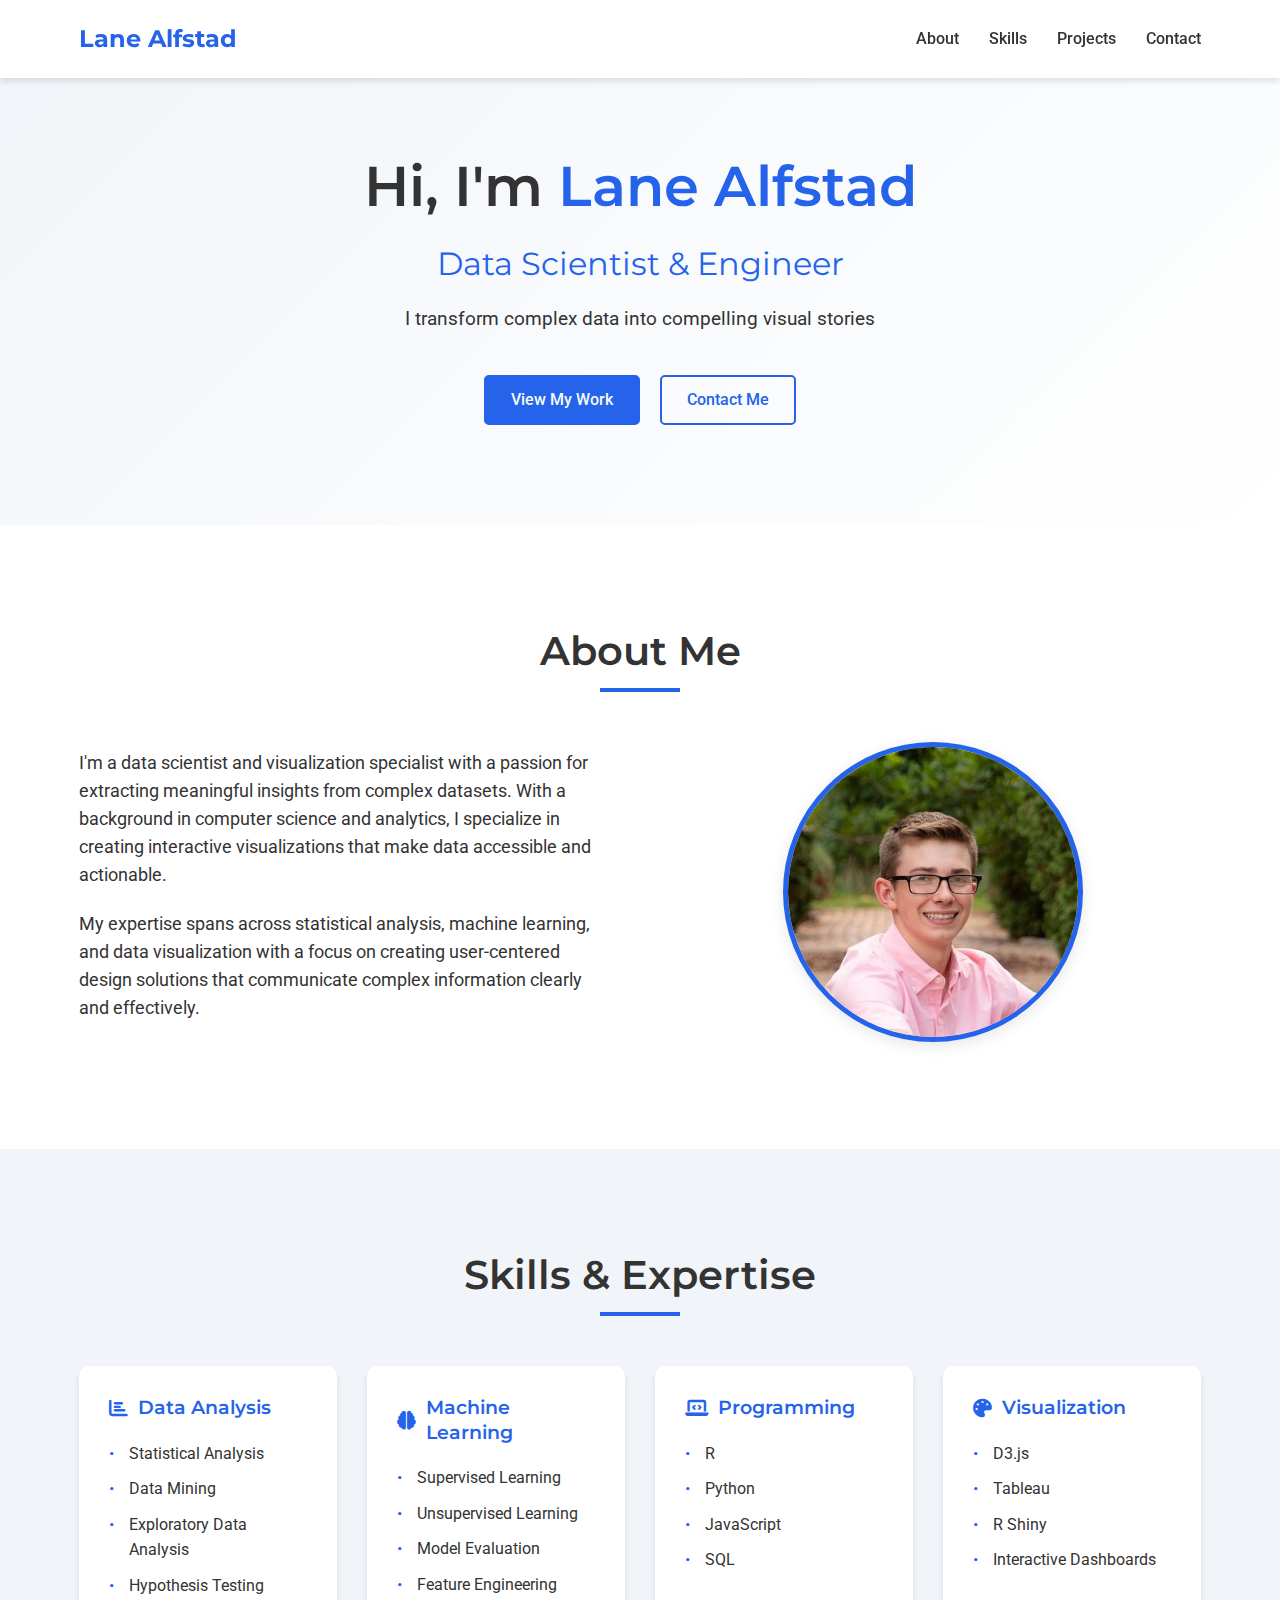
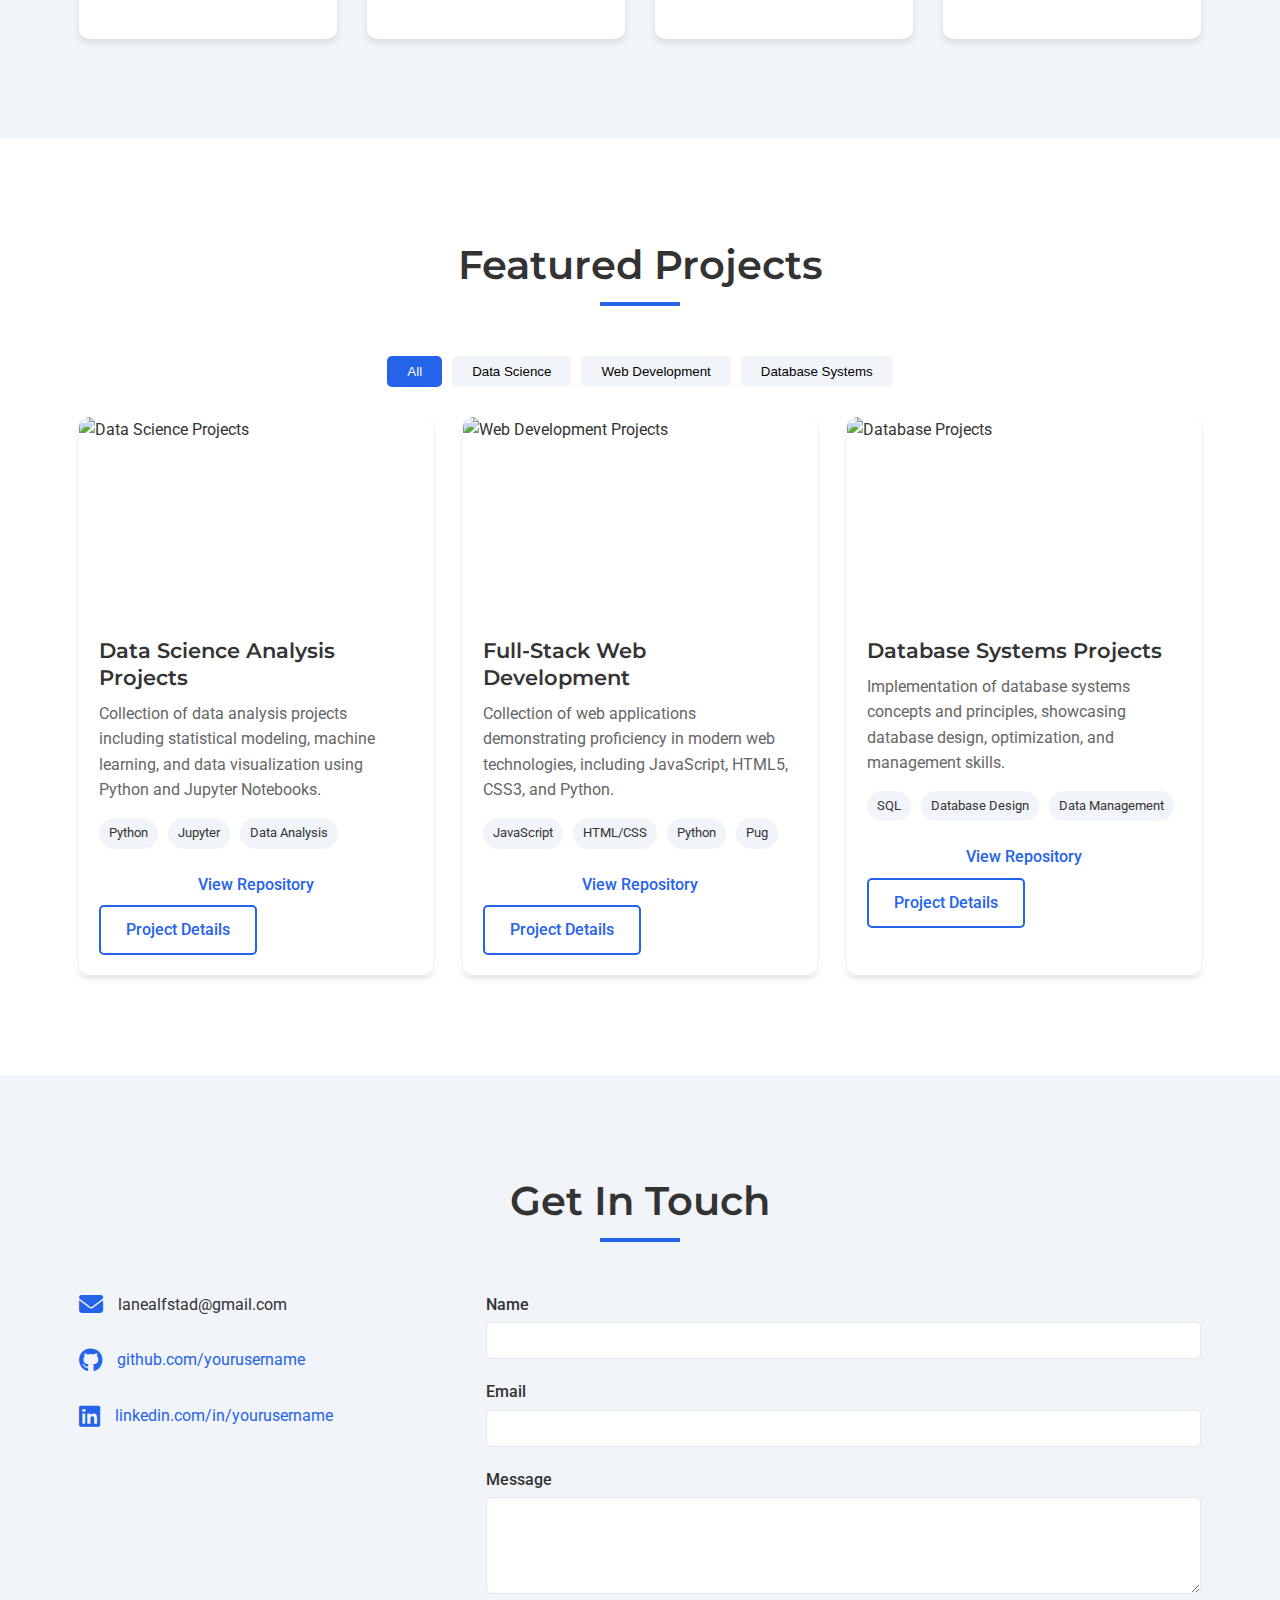
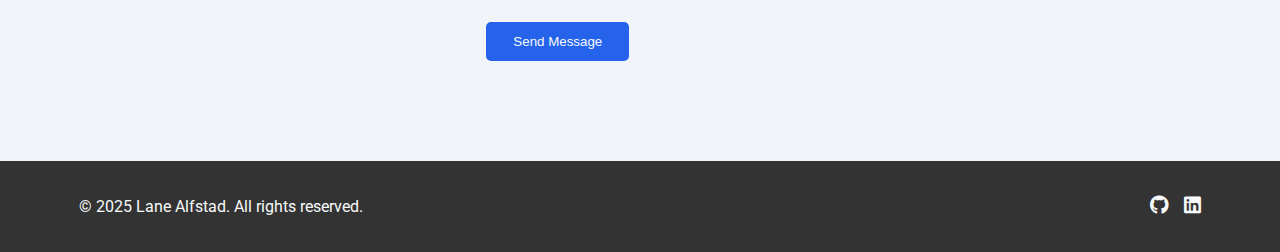
==== index.html @ bad144bc "updated to my info" ====
<!DOCTYPE html>
<html lang="en">
<head>
    <meta charset="UTF-8">
    <meta name="viewport" content="width=device-width, initial-scale=1.0">
    <title>Lane Alfstad's Portfolio</title>
    <link rel="stylesheet" href="css/styles.css">
    <link rel="stylesheet" href="https://cdnjs.cloudflare.com/ajax/libs/font-awesome/6.4.0/css/all.min.css">
    <link href="https://fonts.googleapis.com/css2?family=Roboto:wght@300;400;500;700&family=Montserrat:wght@400;500;600;700&display=swap" rel="stylesheet">
</head>
<body>
    <header>
        <div class="container">
        <nav>
                <div class="logo">Lane Alfstad</div>
                <ul class="nav-links">
                <li><a href="#about">About</a></li>
                    <li><a href="#skills">Skills</a></li>
                <li><a href="#projects">Projects</a></li>
                <li><a href="#contact">Contact</a></li>
            </ul>
                <div class="hamburger">
                    <span></span>
                    <span></span>
                    <span></span>
                </div>
        </nav>
        </div>
    </header>

    <section id="hero">
        <div class="container">
            <div class="hero-content">
                <h1>Hi, I'm <span class="highlight">Lane Alfstad</span></h1>
                <h2>Data Scientist & Engineer</h2>
                <p>I transform complex data into compelling visual stories</p>
                <div class="cta-buttons">
                    <a href="#projects" class="btn primary-btn">View My Work</a>
                    <a href="#contact" class="btn secondary-btn">Contact Me</a>
                </div>
            </div>
        </div>
    </section>

    <section id="about">
        <div class="container">
            <h2 class="section-title">About Me</h2>
            <div class="about-content">
                <div class="about-text">
                    <p>I'm a data scientist and visualization specialist with a passion for extracting meaningful insights from complex datasets. With a background in computer science and analytics, I specialize in creating interactive visualizations that make data accessible and actionable.</p>
                    <p>My expertise spans across statistical analysis, machine learning, and data visualization with a focus on creating user-centered design solutions that communicate complex information clearly and effectively.</p>
                </div>
                <div class="about-image">
                    <!-- Replace placeholder with actual profile image -->
                    <img src="images/profile.jpg" alt="Lane Alfstad" class="profile-photo">
                </div>
            </div>
        </div>
    </section>

    <section id="skills">
        <div class="container">
            <h2 class="section-title">Skills & Expertise</h2>
            <div class="skills-grid">
                <div class="skill-category">
                    <h3><i class="fas fa-chart-bar"></i> Data Analysis</h3>
                    <ul>
                        <li>Statistical Analysis</li>
                        <li>Data Mining</li>
                        <li>Exploratory Data Analysis</li>
                        <li>Hypothesis Testing</li>
                    </ul>
                </div>
                <div class="skill-category">
                    <h3><i class="fas fa-brain"></i> Machine Learning</h3>
                    <ul>
                        <li>Supervised Learning</li>
                        <li>Unsupervised Learning</li>
                        <li>Model Evaluation</li>
                        <li>Feature Engineering</li>
                    </ul>
                </div>
                <div class="skill-category">
                    <h3><i class="fas fa-laptop-code"></i> Programming</h3>
                    <ul>
                        <li>R</li>
                        <li>Python</li>
                        <li>JavaScript</li>
                        <li>SQL</li>
                    </ul>
                </div>
                <div class="skill-category">
                    <h3><i class="fas fa-palette"></i> Visualization</h3>
                    <ul>
                        <li>D3.js</li>
                        <li>Tableau</li>
                        <li>R Shiny</li>
                        <li>Interactive Dashboards</li>
                    </ul>
                </div>
            </div>
        </div>
    </section>

    <section id="projects">
        <div class="container">
            <h2 class="section-title">Featured Projects</h2>
            <div class="project-filter">
                <button class="filter-btn active" data-filter="all">All</button>
                <button class="filter-btn" data-filter="data-science">Data Science</button>
                <button class="filter-btn" data-filter="web-dev">Web Development</button>
                <button class="filter-btn" data-filter="database">Database Systems</button>
            </div>
            <div class="project-grid">
                <!-- CSCI5523 Data Science Projects -->
                <div class="project-card" data-category="data-science">
                    <div class="project-img">
                        <img src="images/projects/data-science-1.jpg" alt="Data Science Projects">
                    </div>
                    <div class="project-content">
                        <h3>Data Science Analysis Projects</h3>
                        <p>Collection of data analysis projects including statistical modeling, machine learning, and data visualization using Python and Jupyter Notebooks.</p>
                        <div class="project-tags">
                            <span>Python</span>
                            <span>Jupyter</span>
                            <span>Data Analysis</span>
                        </div>
                        <div class="project-links">
                            <a href="https://github.com/lanealfstad/CSCI5523" class="btn project-btn" target="_blank">View Repository</a>
                            <a href="projects/data-science.html" class="btn secondary-btn">Project Details</a>
                        </div>
                    </div>
                </div>

                <!-- CSCI4131 Web Development -->
                <div class="project-card" data-category="web-dev">
                    <div class="project-img">
                        <img src="images/projects/web-dev-1.jpg" alt="Web Development Projects">
                    </div>
                    <div class="project-content">
                        <h3>Full-Stack Web Development</h3>
                        <p>Collection of web applications demonstrating proficiency in modern web technologies, including JavaScript, HTML5, CSS3, and Python.</p>
                        <div class="project-tags">
                            <span>JavaScript</span>
                            <span>HTML/CSS</span>
                            <span>Python</span>
                            <span>Pug</span>
                        </div>
                        <div class="project-links">
                            <a href="https://github.com/lanealfstad/CSCI4131" class="btn project-btn" target="_blank">View Repository</a>
                            <a href="projects/web-dev.html" class="btn secondary-btn">Project Details</a>
                        </div>
                    </div>
                </div>

                <!-- CSCI4707 Database Systems -->
                <div class="project-card" data-category="database">
                    <div class="project-img">
                        <img src="images/projects/database-1.jpg" alt="Database Projects">
                    </div>
                    <div class="project-content">
                        <h3>Database Systems Projects</h3>
                        <p>Implementation of database systems concepts and principles, showcasing database design, optimization, and management skills.</p>
                        <div class="project-tags">
                            <span>SQL</span>
                            <span>Database Design</span>
                            <span>Data Management</span>
                        </div>
                        <div class="project-links">
                            <a href="https://github.com/lanealfstad/CSCI4707" class="btn project-btn" target="_blank">View Repository</a>
                            <a href="projects/database.html" class="btn secondary-btn">Project Details</a>
                        </div>
                    </div>
                </div>
            </div>
        </div>
    </section>

    <section id="contact">
        <div class="container">
            <h2 class="section-title">Get In Touch</h2>
            <div class="contact-content">
                <div class="contact-info">
                    <div class="contact-item">
                        <i class="fas fa-envelope"></i>
                        <p>lanealfstad@gmail.com</p>
                    </div>
                    <div class="contact-item">
                        <i class="fab fa-github"></i>
                        <p><a href="https://github.com/lanealfstad" target="_blank">github.com/yourusername</a></p>
                    </div>
                    <div class="contact-item">
                        <i class="fab fa-linkedin"></i>
                        <p><a href="https://linkedin.com/in/lanealfstad" target="_blank">linkedin.com/in/yourusername</a></p>
                    </div>
                </div>
                <form id="contact-form">
                    <div class="form-group">
                        <label for="name">Name</label>
                        <input type="text" id="name" name="name" required>
                    </div>
                    <div class="form-group">
                        <label for="email">Email</label>
                        <input type="email" id="email" name="email" required>
                    </div>
                    <div class="form-group">
                        <label for="message">Message</label>
                        <textarea id="message" name="message" rows="5" required></textarea>
                    </div>
                    <button type="submit" class="btn primary-btn">Send Message</button>
                </form>
            </div>
        </div>
    </section>

    <footer>
        <div class="container">
            <p>&copy; 2025 Lane Alfstad. All rights reserved.</p>
            <div class="social-links">
                <a href="https://github.com/lanealfstad" target="_blank"><i class="fab fa-github"></i></a>
                <a href="https://linkedin.com/in/lanealfstad" target="_blank"><i class="fab fa-linkedin"></i></a>
            </div>
        </div>
    </footer>

    <script src="js/main.js"></script>
</body>
</html>
---- css/styles.css ----
/* Base Styles */
:root {
    --primary-color: #2563eb;
    --secondary-color: #1e40af;
    --accent-color: #3b82f6;
    --text-color: #333;
    --light-text: #f8fafc;
    --background: #ffffff;
    --light-background: #f1f5f9;
    --border-color: #e2e8f0;
    --shadow: 0 4px 6px rgba(0, 0, 0, 0.1);
    --transition: all 0.3s ease;
}

* {
    margin: 0;
    padding: 0;
    box-sizing: border-box;
}

body {
    font-family: 'Roboto', sans-serif;
    line-height: 1.6;
    color: var(--text-color);
    background-color: var(--background);
}

.container {
    width: 90%;
    max-width: 1200px;
    margin: 0 auto;
    padding: 0 15px;
}

h1, h2, h3, h4, h5, h6 {
    font-family: 'Montserrat', sans-serif;
    font-weight: 600;
    line-height: 1.3;
}

a {
    text-decoration: none;
    color: var(--primary-color);
    transition: var(--transition);
}

a:hover {
    color: var(--secondary-color);
}

.btn {
    display: inline-block;
    padding: 10px 25px;
    border-radius: 5px;
    font-weight: 500;
    cursor: pointer;
    transition: var(--transition);
    text-align: center;
}

.primary-btn {
    background-color: var(--primary-color);
    color: var(--light-text);
    border: 2px solid var(--primary-color);
}

.primary-btn:hover {
    background-color: var(--secondary-color);
    border-color: var(--secondary-color);
    color: var(--light-text);
}

.secondary-btn {
    background-color: transparent;
    color: var(--primary-color);
    border: 2px solid var(--primary-color);
}

.secondary-btn:hover {
    background-color: var(--primary-color);
    color: var(--light-text);
}

.section-title {
    text-align: center;
    margin-bottom: 50px;
    font-size: 2.5rem;
    position: relative;
    padding-bottom: 15px;
}

.section-title::after {
    content: '';
    position: absolute;
    bottom: 0;
    left: 50%;
    transform: translateX(-50%);
    width: 80px;
    height: 4px;
    background-color: var(--primary-color);
}

/* Header & Navigation */
header {
    background-color: var(--background);
    box-shadow: var(--shadow);
    position: fixed;
    width: 100%;
    top: 0;
    z-index: 1000;
}

nav {
    display: flex;
    justify-content: space-between;
    align-items: center;
    padding: 20px 0;
}

.logo {
    font-size: 1.5rem;
    font-weight: 700;
    font-family: 'Montserrat', sans-serif;
    color: var(--primary-color);
}

.nav-links {
    display: flex;
    list-style: none;
}

.nav-links li {
    margin-left: 30px;
}

.nav-links a {
    color: var(--text-color);
    font-weight: 500;
    transition: var(--transition);
}

.nav-links a:hover {
    color: var(--primary-color);
}

.hamburger {
    display: none;
    cursor: pointer;
}

.hamburger span {
    display: block;
    width: 25px;
    height: 3px;
    background-color: var(--text-color);
    margin: 5px 0;
    transition: var(--transition);
}

/* Hero Section */
#hero {
    padding: 150px 0 100px;
    background: linear-gradient(135deg, var(--light-background), var(--background));
}

.hero-content {
    text-align: center;
    max-width: 800px;
    margin: 0 auto;
}

.hero-content h1 {
    font-size: 3.5rem;
    margin-bottom: 20px;
}

.hero-content h2 {
    font-size: 2rem;
    font-weight: 400;
    margin-bottom: 20px;
    color: var(--primary-color);
}

.hero-content p {
    font-size: 1.2rem;
    margin-bottom: 40px;
}

.highlight {
    color: var(--primary-color);
}

.cta-buttons {
    display: flex;
    justify-content: center;
    gap: 20px;
}

/* About Section */
#about {
    padding: 100px 0;
    background-color: var(--background);
}

.about-content {
    display: flex;
    align-items: center;
    gap: 50px;
}

.about-text {
    flex: 1;
}

.about-text p {
    margin-bottom: 20px;
    font-size: 1.1rem;
}

.about-image {
    flex: 1;
    text-align: center;
}

.profile-photo {
    width: 300px;
    height: 300px;
    border-radius: 50%;
    object-fit: cover;
    border: 5px solid var(--primary-color);
    box-shadow: 0 4px 15px rgba(0, 0, 0, 0.1);
    transition: transform 0.3s ease, box-shadow 0.3s ease;
}

.profile-photo:hover {
    transform: scale(1.02);
    box-shadow: 0 6px 20px rgba(0, 0, 0, 0.15);
}

/* Skills Section */
#skills {
    padding: 100px 0;
    background-color: var(--light-background);
}

.skills-grid {
    display: grid;
    grid-template-columns: repeat(auto-fit, minmax(250px, 1fr));
    gap: 30px;
}

.skill-category {
    background-color: var(--background);
    padding: 30px;
    border-radius: 10px;
    box-shadow: var(--shadow);
    transition: var(--transition);
}

.skill-category:hover {
    transform: translateY(-5px);
    box-shadow: 0 8px 15px rgba(0, 0, 0, 0.1);
}

.skill-category h3 {
    margin-bottom: 20px;
    display: flex;
    align-items: center;
    gap: 10px;
    color: var(--primary-color);
}

.skill-category ul {
    list-style: none;
}

.skill-category li {
    margin-bottom: 10px;
    position: relative;
    padding-left: 20px;
}

.skill-category li::before {
    content: '•';
    position: absolute;
    left: 0;
    color: var(--primary-color);
}

/* Projects Section */
#projects {
    padding: 100px 0;
    background-color: var(--background);
}

.project-filter {
    display: flex;
    justify-content: center;
    flex-wrap: wrap;
    margin-bottom: 30px;
    gap: 10px;
}

.filter-btn {
    padding: 8px 20px;
    background-color: var(--light-background);
    border: none;
    border-radius: 5px;
    cursor: pointer;
    transition: var(--transition);
}

.filter-btn:hover, .filter-btn.active {
    background-color: var(--primary-color);
    color: var(--light-text);
}

.project-grid {
    display: grid;
    grid-template-columns: repeat(auto-fill, minmax(350px, 1fr));
    gap: 30px;
}

.project-card {
    background-color: var(--background);
    border-radius: 10px;
    overflow: hidden;
    box-shadow: var(--shadow);
    transition: var(--transition);
}

.project-card:hover {
    transform: translateY(-5px);
    box-shadow: 0 8px 15px rgba(0, 0, 0, 0.1);
}

.project-img {
    height: 200px;
    overflow: hidden;
}

.project-img img {
    width: 100%;
    height: 100%;
    object-fit: cover;
    transition: var(--transition);
}

.project-card:hover .project-img img {
    transform: scale(1.05);
}

.project-content {
    padding: 20px;
}

.project-content h3 {
    margin-bottom: 10px;
    font-size: 1.3rem;
}

.project-content p {
    margin-bottom: 15px;
    color: #666;
}

.project-tags {
    display: flex;
    flex-wrap: wrap;
    gap: 10px;
    margin-bottom: 15px;
}

.project-tags span {
    background-color: var(--light-background);
    padding: 5px 10px;
    border-radius: 20px;
    font-size: 0.8rem;
}

.project-btn {
    width: 100%;
    text-align: center;
    padding: 8px;
}

/* Contact Section */
#contact {
    padding: 100px 0;
    background-color: var(--light-background);
}

.contact-content {
    display: grid;
    grid-template-columns: 1fr 2fr;
    gap: 50px;
}

.contact-info {
    display: flex;
    flex-direction: column;
    gap: 30px;
}

.contact-item {
    display: flex;
    align-items: center;
    gap: 15px;
}

.contact-item i {
    font-size: 1.5rem;
    color: var(--primary-color);
}

.form-group {
    margin-bottom: 20px;
}

.form-group label {
    display: block;
    margin-bottom: 5px;
    font-weight: 500;
}

.form-group input, .form-group textarea {
    width: 100%;
    padding: 10px;
    border: 1px solid var(--border-color);
    border-radius: 5px;
    transition: var(--transition);
}

.form-group input:focus, .form-group textarea:focus {
    outline: none;
    border-color: var(--primary-color);
}

/* Footer */
footer {
    background-color: var(--text-color);
    padding: 30px 0;
    color: var(--light-text);
}

footer .container {
    display: flex;
    justify-content: space-between;
    align-items: center;
}

.social-links {
    display: flex;
    gap: 15px;
}

.social-links a {
    color: var(--light-text);
    font-size: 1.2rem;
    transition: var(--transition);
}

.social-links a:hover {
    color: var(--primary-color);
}

/* Media Queries */
@media (max-width: 992px) {
    .about-content {
        flex-direction: column;
    }
    
    .contact-content {
        grid-template-columns: 1fr;
    }
}

@media (max-width: 768px) {
    .hamburger {
        display: block;
    }
    
    .nav-links {
        position: fixed;
        top: 70px;
        left: -100%;
        background-color: var(--background);
        width: 100%;
        flex-direction: column;
        align-items: center;
        padding: 30px 0;
        box-shadow: 0 5px 10px rgba(0, 0, 0, 0.1);
        transition: var(--transition);
    }
    
    .nav-links.active {
        left: 0;
    }
    
    .nav-links li {
        margin: 15px 0;
    }
    
    .hero-content h1 {
        font-size: 2.5rem;
    }
    
    .hero-content h2 {
        font-size: 1.5rem;
    }
    
    .cta-buttons {
        flex-direction: column;
        gap: 15px;
    }
    
    .project-grid {
        grid-template-columns: 1fr;
    }
    
    footer .container {
        flex-direction: column;
        gap: 20px;
        text-align: center;
    }
    
    .profile-photo {
        width: 250px;
        height: 250px;
    }
}

@media (max-width: 480px) {
    .profile-photo {
        width: 200px;
        height: 200px;
    }
}
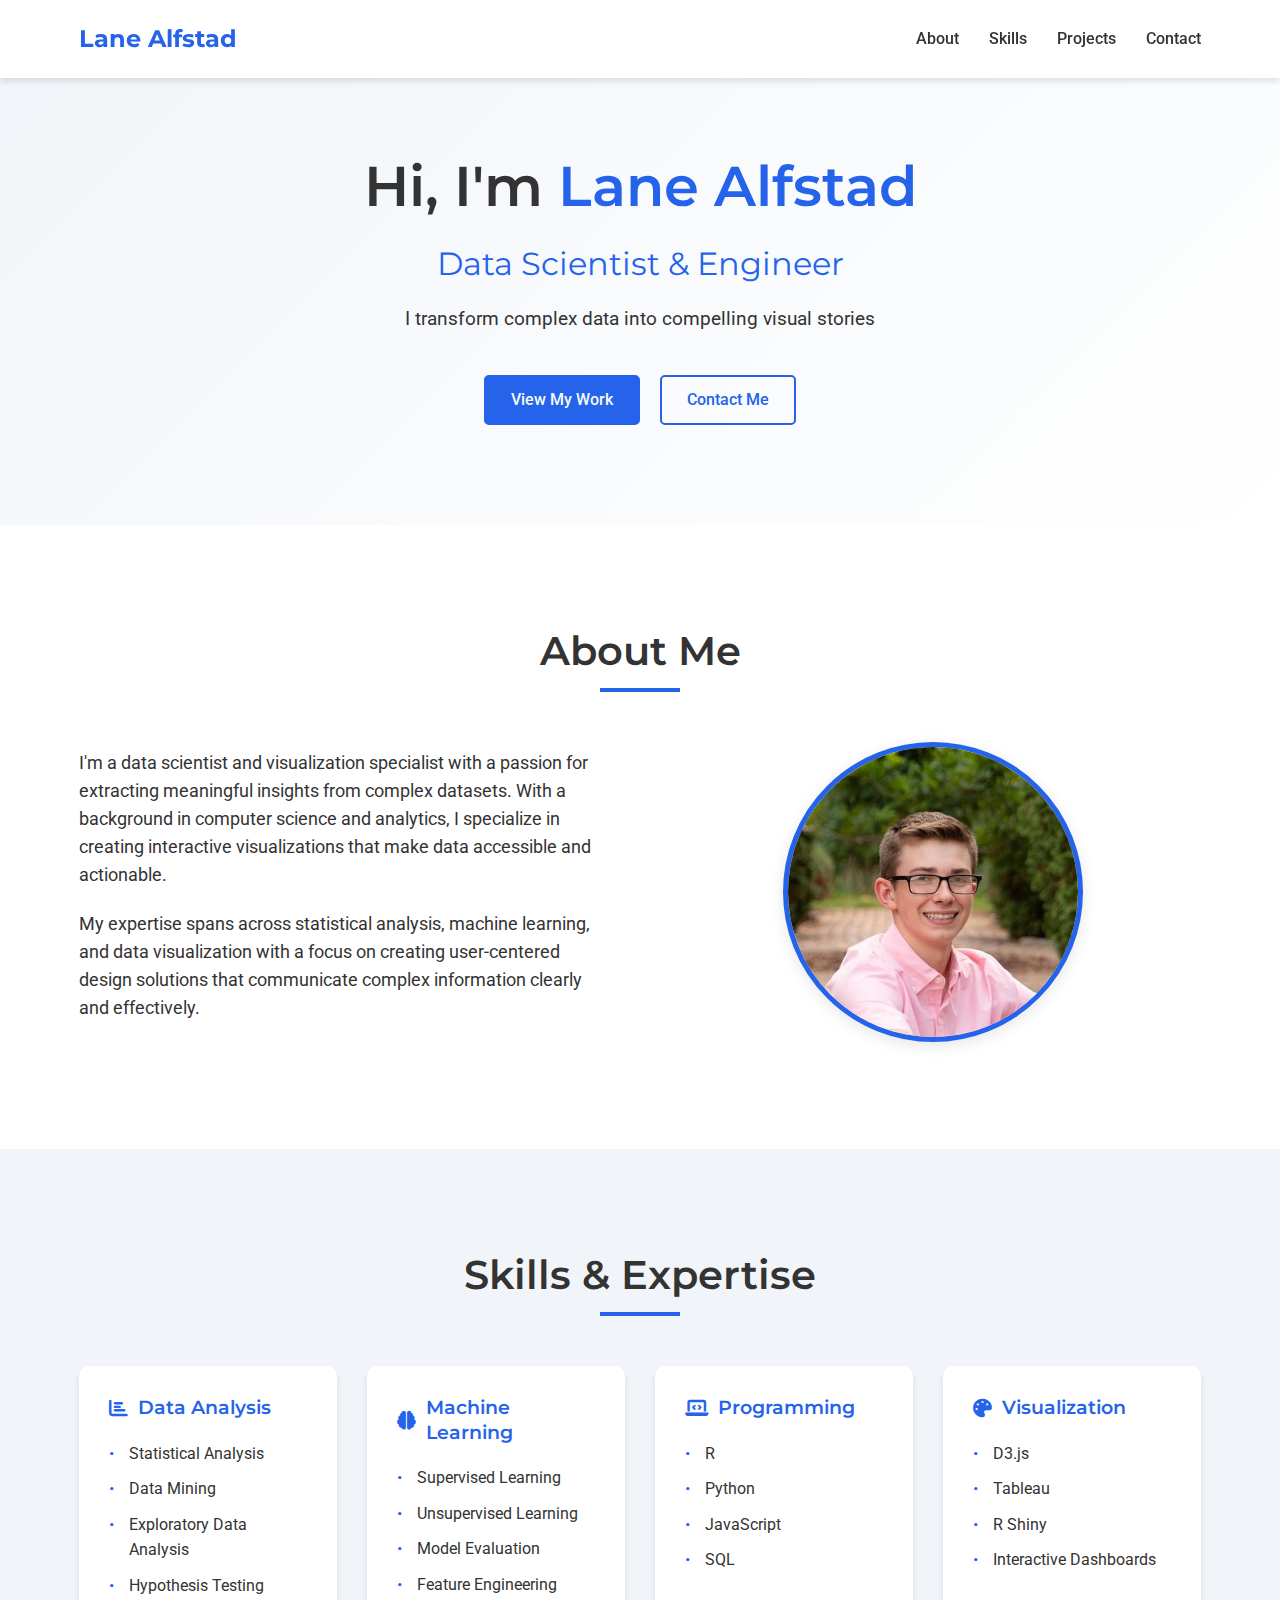
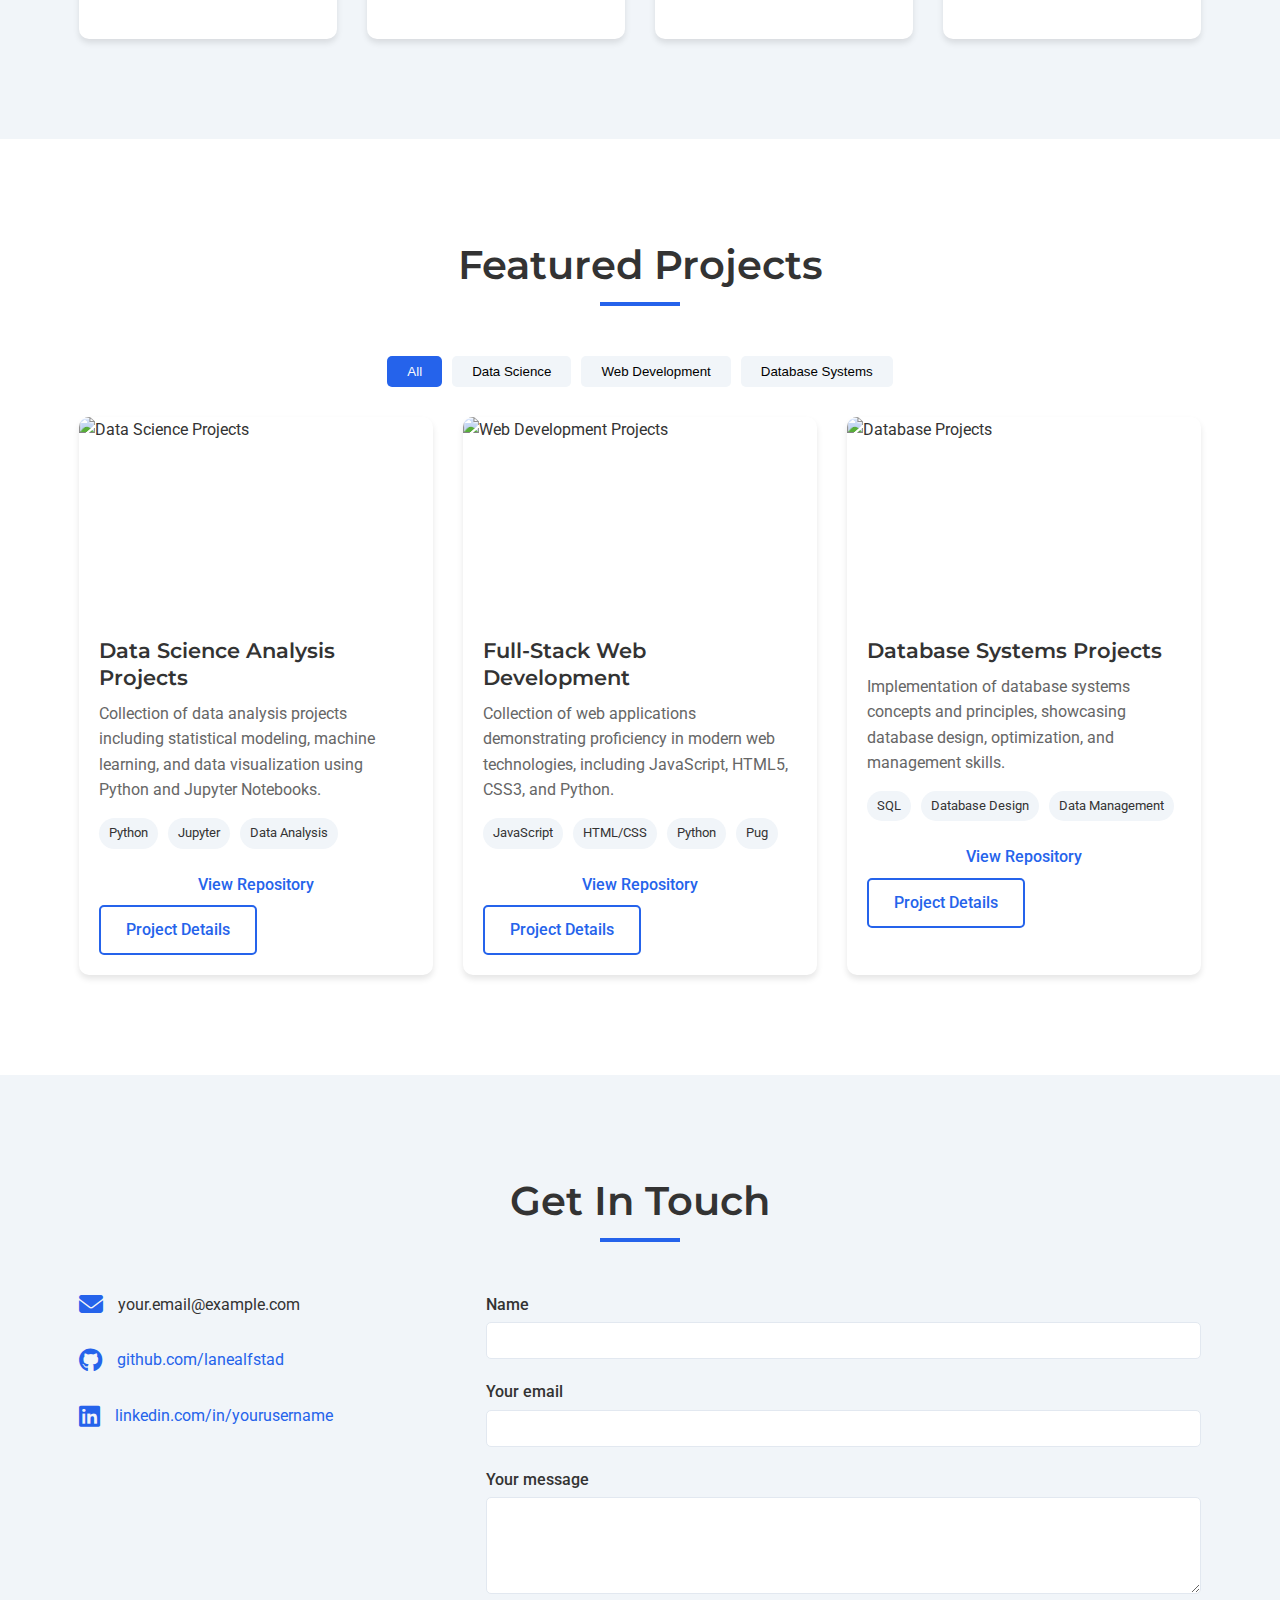
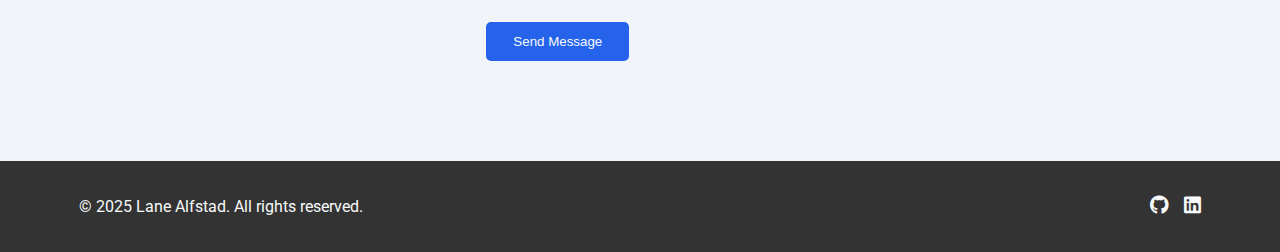
==== commit 68556581: "added form" ====
--- a/index.html
+++ b/index.html
@@ -183,28 +183,28 @@
                 <div class="contact-info">
                     <div class="contact-item">
                         <i class="fas fa-envelope"></i>
-                        <p>lanealfstad@gmail.com</p>
+                        <p>your.email@example.com</p>
                     </div>
                     <div class="contact-item">
                         <i class="fab fa-github"></i>
-                        <p><a href="https://github.com/lanealfstad" target="_blank">github.com/yourusername</a></p>
+                        <p><a href="https://github.com/lanealfstad" target="_blank">github.com/lanealfstad</a></p>
                     </div>
                     <div class="contact-item">
                         <i class="fab fa-linkedin"></i>
-                        <p><a href="https://linkedin.com/in/lanealfstad" target="_blank">linkedin.com/in/yourusername</a></p>
-                    </div>
-                </div>
-                <form id="contact-form">
+                        <p><a href="https://linkedin.com/in/yourusername" target="_blank">linkedin.com/in/yourusername</a></p>
+                    </div>
+                </div>
+                <form id="contact-form" action="https://formspree.io/f/xvgzeyla" method="POST">
                     <div class="form-group">
                         <label for="name">Name</label>
                         <input type="text" id="name" name="name" required>
                     </div>
                     <div class="form-group">
-                        <label for="email">Email</label>
+                        <label for="email">Your email</label>
                         <input type="email" id="email" name="email" required>
                     </div>
                     <div class="form-group">
-                        <label for="message">Message</label>
+                        <label for="message">Your message</label>
                         <textarea id="message" name="message" rows="5" required></textarea>
                     </div>
                     <button type="submit" class="btn primary-btn">Send Message</button>
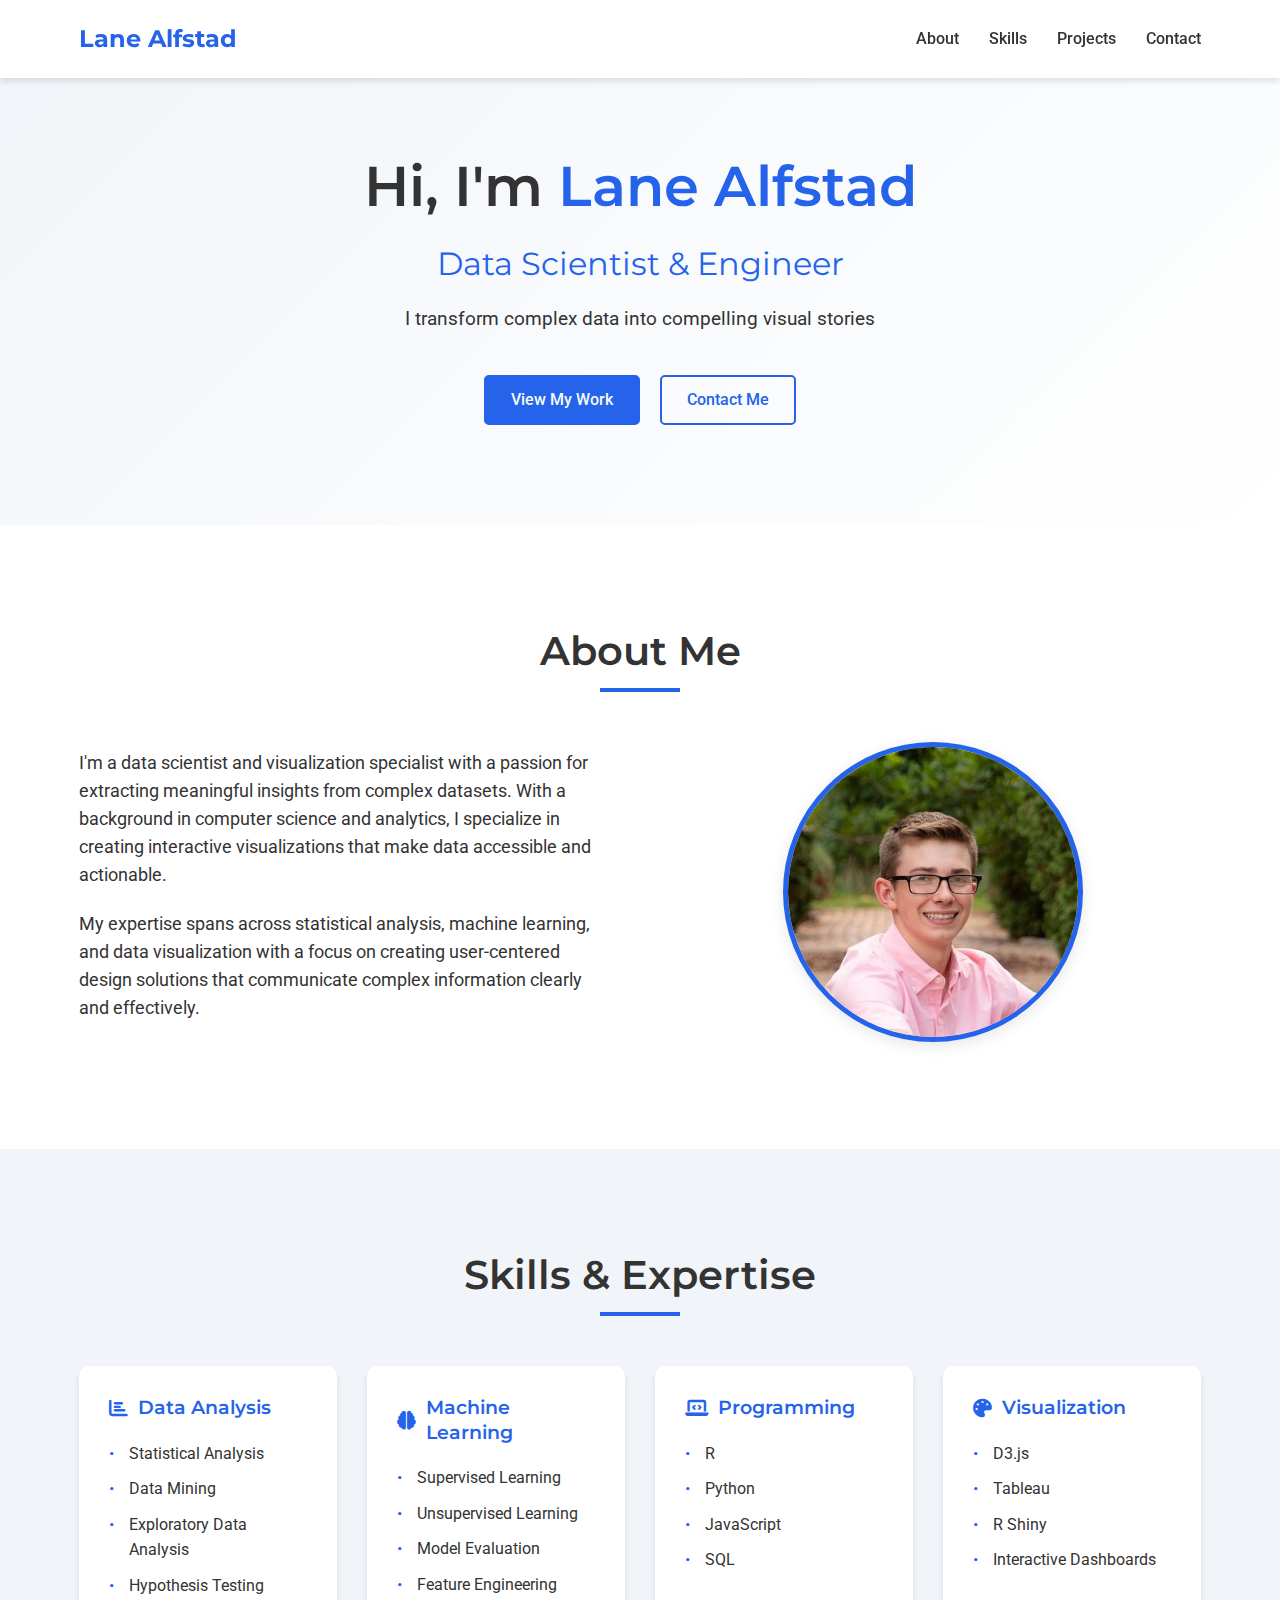
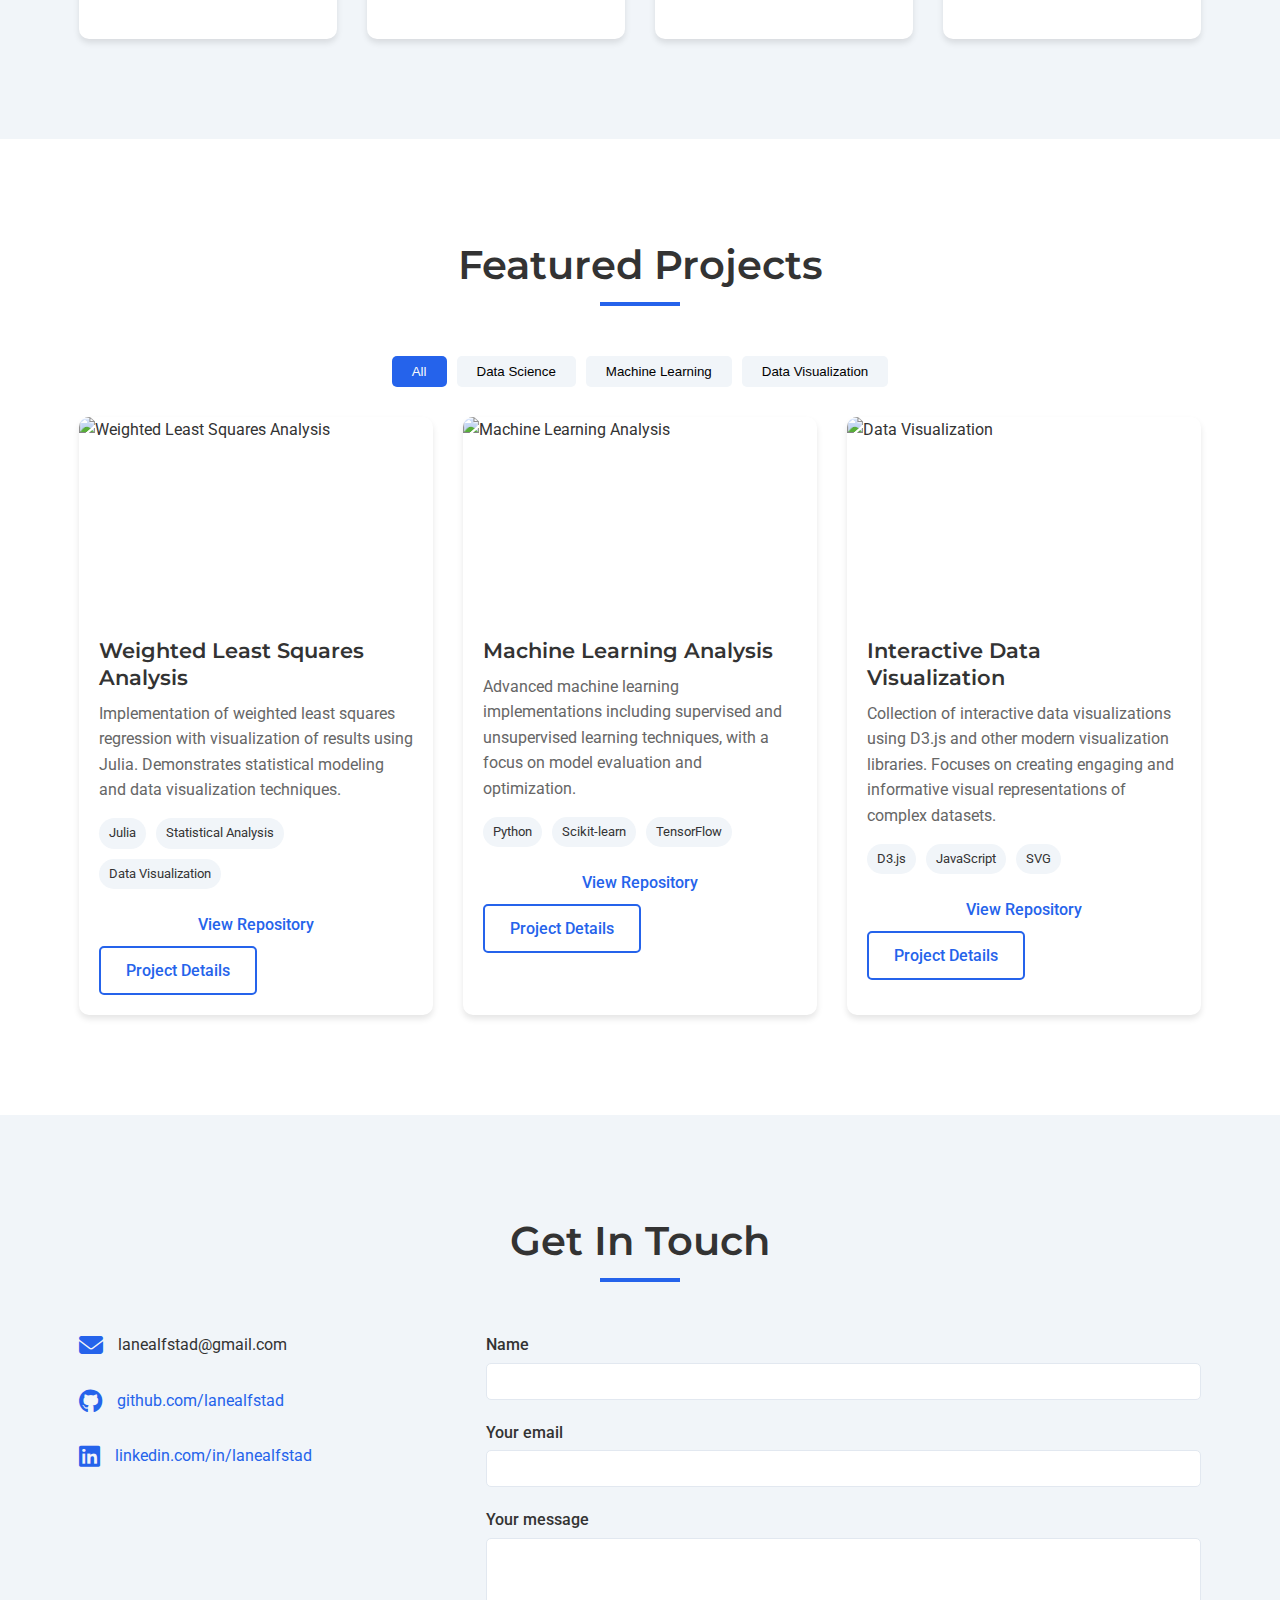
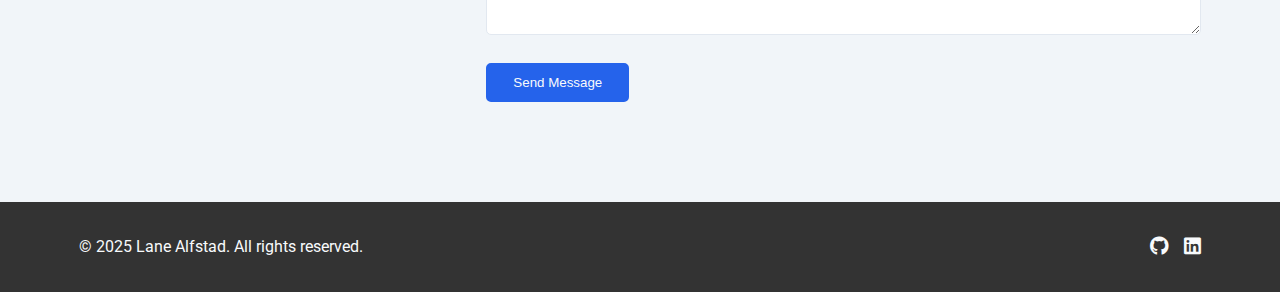
==== commit 3baa5793: "made projects better" ====
--- a/index.html
+++ b/index.html
@@ -108,67 +108,66 @@
             <div class="project-filter">
                 <button class="filter-btn active" data-filter="all">All</button>
                 <button class="filter-btn" data-filter="data-science">Data Science</button>
-                <button class="filter-btn" data-filter="web-dev">Web Development</button>
-                <button class="filter-btn" data-filter="database">Database Systems</button>
+                <button class="filter-btn" data-filter="machine-learning">Machine Learning</button>
+                <button class="filter-btn" data-filter="visualization">Data Visualization</button>
             </div>
             <div class="project-grid">
-                <!-- CSCI5523 Data Science Projects -->
+                <!-- Weighted Least Squares Project -->
                 <div class="project-card" data-category="data-science">
                     <div class="project-img">
-                        <img src="images/projects/data-science-1.jpg" alt="Data Science Projects">
+                        <img src="images/projects/weighted-least-squares.jpg" alt="Weighted Least Squares Analysis">
                     </div>
                     <div class="project-content">
-                        <h3>Data Science Analysis Projects</h3>
-                        <p>Collection of data analysis projects including statistical modeling, machine learning, and data visualization using Python and Jupyter Notebooks.</p>
+                        <h3>Weighted Least Squares Analysis</h3>
+                        <p>Implementation of weighted least squares regression with visualization of results using Julia. Demonstrates statistical modeling and data visualization techniques.</p>
+                        <div class="project-tags">
+                            <span>Julia</span>
+                            <span>Statistical Analysis</span>
+                            <span>Data Visualization</span>
+                        </div>
+                        <div class="project-links">
+                            <a href="https://github.com/lanealfstad/IE3013" class="btn project-btn" target="_blank">View Repository</a>
+                            <a href="projects/weighted-least-squares.html" class="btn secondary-btn">Project Details</a>
+                        </div>
+                    </div>
+                </div>
+
+                <!-- Machine Learning Project -->
+                <div class="project-card" data-category="machine-learning">
+                    <div class="project-img">
+                        <img src="images/projects/machine-learning.jpg" alt="Machine Learning Analysis">
+                    </div>
+                    <div class="project-content">
+                        <h3>Machine Learning Analysis</h3>
+                        <p>Advanced machine learning implementations including supervised and unsupervised learning techniques, with a focus on model evaluation and optimization.</p>
                         <div class="project-tags">
                             <span>Python</span>
-                            <span>Jupyter</span>
-                            <span>Data Analysis</span>
+                            <span>Scikit-learn</span>
+                            <span>TensorFlow</span>
                         </div>
                         <div class="project-links">
-                            <a href="https://github.com/lanealfstad/CSCI5523" class="btn project-btn" target="_blank">View Repository</a>
-                            <a href="projects/data-science.html" class="btn secondary-btn">Project Details</a>
-                        </div>
-                    </div>
-                </div>
-
-                <!-- CSCI4131 Web Development -->
-                <div class="project-card" data-category="web-dev">
+                            <a href="https://github.com/lanealfstad/machine-learning" class="btn project-btn" target="_blank">View Repository</a>
+                            <a href="projects/machine-learning.html" class="btn secondary-btn">Project Details</a>
+                        </div>
+                    </div>
+                </div>
+
+                <!-- Data Visualization Project -->
+                <div class="project-card" data-category="visualization">
                     <div class="project-img">
-                        <img src="images/projects/web-dev-1.jpg" alt="Web Development Projects">
+                        <img src="images/projects/data-viz.jpg" alt="Data Visualization">
                     </div>
                     <div class="project-content">
-                        <h3>Full-Stack Web Development</h3>
-                        <p>Collection of web applications demonstrating proficiency in modern web technologies, including JavaScript, HTML5, CSS3, and Python.</p>
+                        <h3>Interactive Data Visualization</h3>
+                        <p>Collection of interactive data visualizations using D3.js and other modern visualization libraries. Focuses on creating engaging and informative visual representations of complex datasets.</p>
                         <div class="project-tags">
+                            <span>D3.js</span>
                             <span>JavaScript</span>
-                            <span>HTML/CSS</span>
-                            <span>Python</span>
-                            <span>Pug</span>
+                            <span>SVG</span>
                         </div>
                         <div class="project-links">
-                            <a href="https://github.com/lanealfstad/CSCI4131" class="btn project-btn" target="_blank">View Repository</a>
-                            <a href="projects/web-dev.html" class="btn secondary-btn">Project Details</a>
-                        </div>
-                    </div>
-                </div>
-
-                <!-- CSCI4707 Database Systems -->
-                <div class="project-card" data-category="database">
-                    <div class="project-img">
-                        <img src="images/projects/database-1.jpg" alt="Database Projects">
-                    </div>
-                    <div class="project-content">
-                        <h3>Database Systems Projects</h3>
-                        <p>Implementation of database systems concepts and principles, showcasing database design, optimization, and management skills.</p>
-                        <div class="project-tags">
-                            <span>SQL</span>
-                            <span>Database Design</span>
-                            <span>Data Management</span>
-                        </div>
-                        <div class="project-links">
-                            <a href="https://github.com/lanealfstad/CSCI4707" class="btn project-btn" target="_blank">View Repository</a>
-                            <a href="projects/database.html" class="btn secondary-btn">Project Details</a>
+                            <a href="https://github.com/lanealfstad/data-visualization" class="btn project-btn" target="_blank">View Repository</a>
+                            <a href="projects/data-visualization.html" class="btn secondary-btn">Project Details</a>
                         </div>
                     </div>
                 </div>
@@ -183,7 +182,7 @@
                 <div class="contact-info">
                     <div class="contact-item">
                         <i class="fas fa-envelope"></i>
-                        <p>your.email@example.com</p>
+                        <p>lanealfstad@gmail.com</p>
                     </div>
                     <div class="contact-item">
                         <i class="fab fa-github"></i>
@@ -191,7 +190,7 @@
                     </div>
                     <div class="contact-item">
                         <i class="fab fa-linkedin"></i>
-                        <p><a href="https://linkedin.com/in/yourusername" target="_blank">linkedin.com/in/yourusername</a></p>
+                        <p><a href="https://linkedin.com/in/lanealfstad" target="_blank">linkedin.com/in/lanealfstad</a></p>
                     </div>
                 </div>
                 <form id="contact-form" action="https://formspree.io/f/xvgzeyla" method="POST">
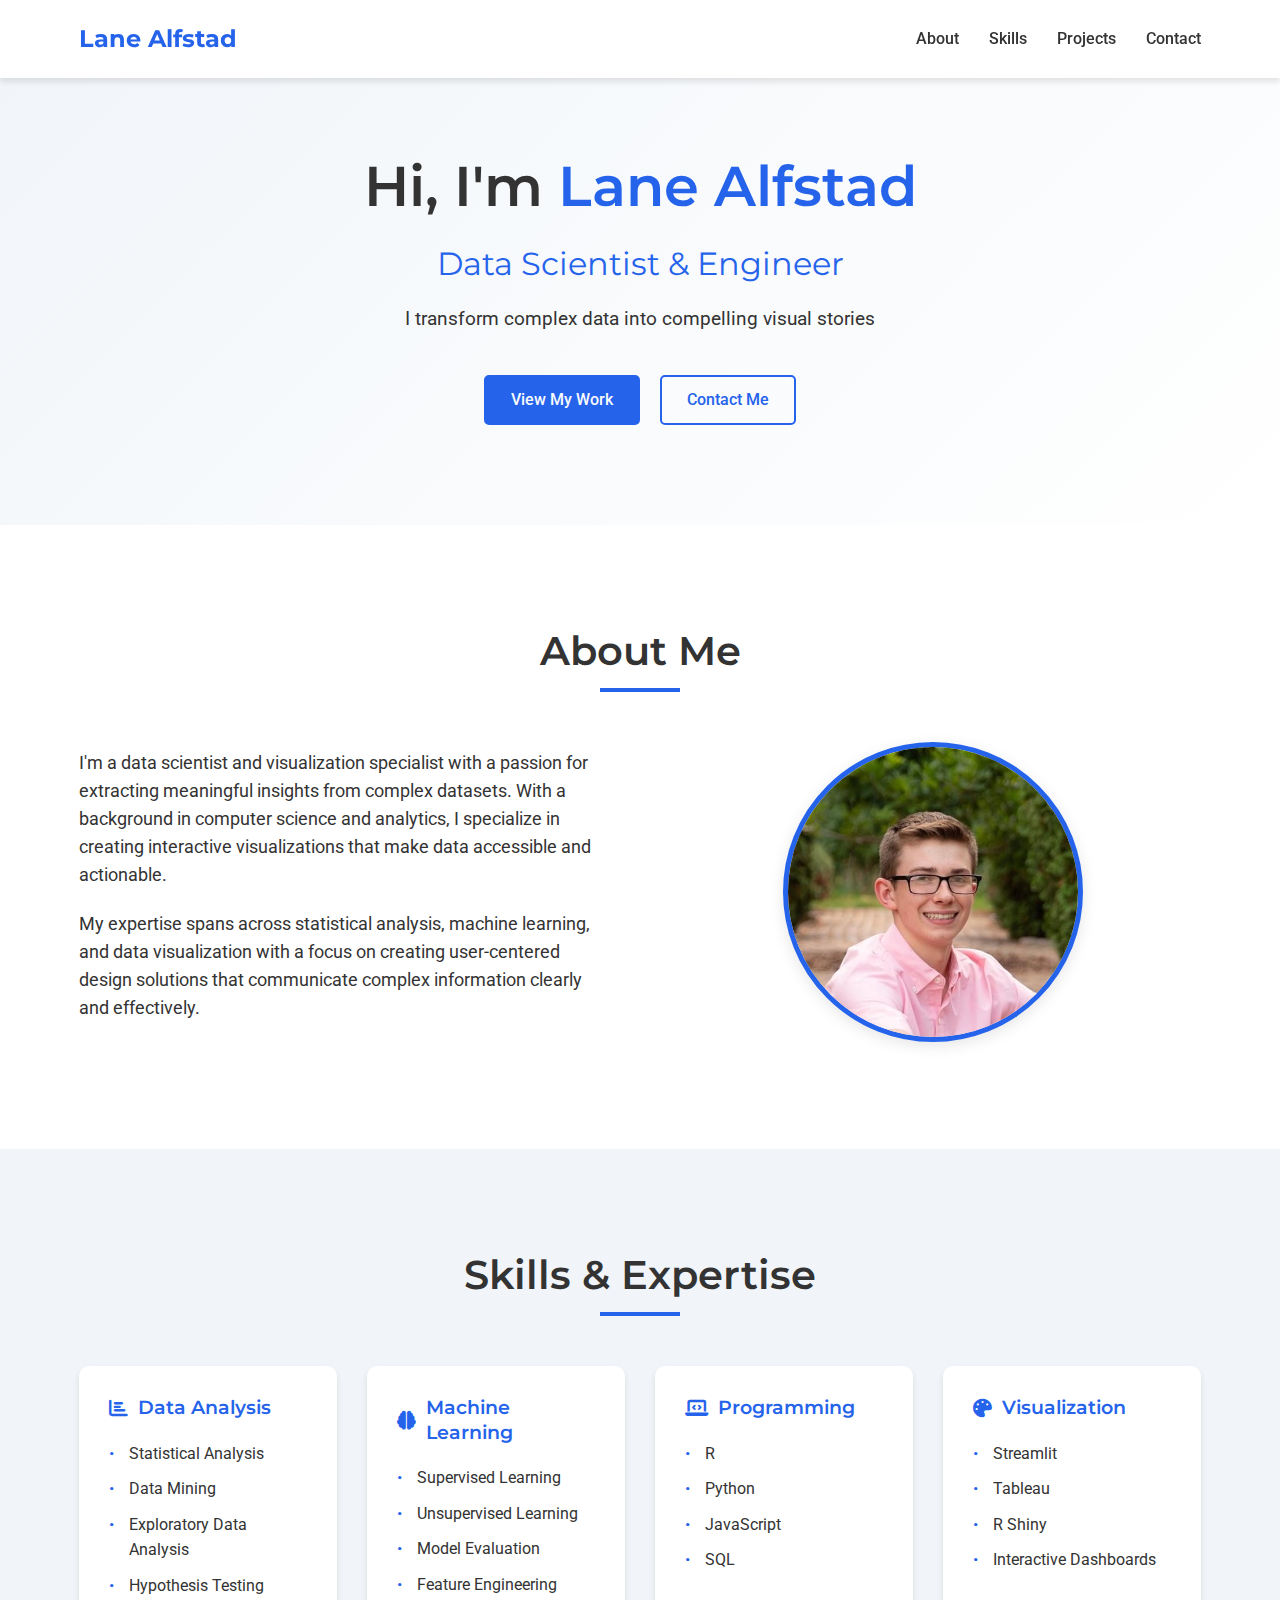
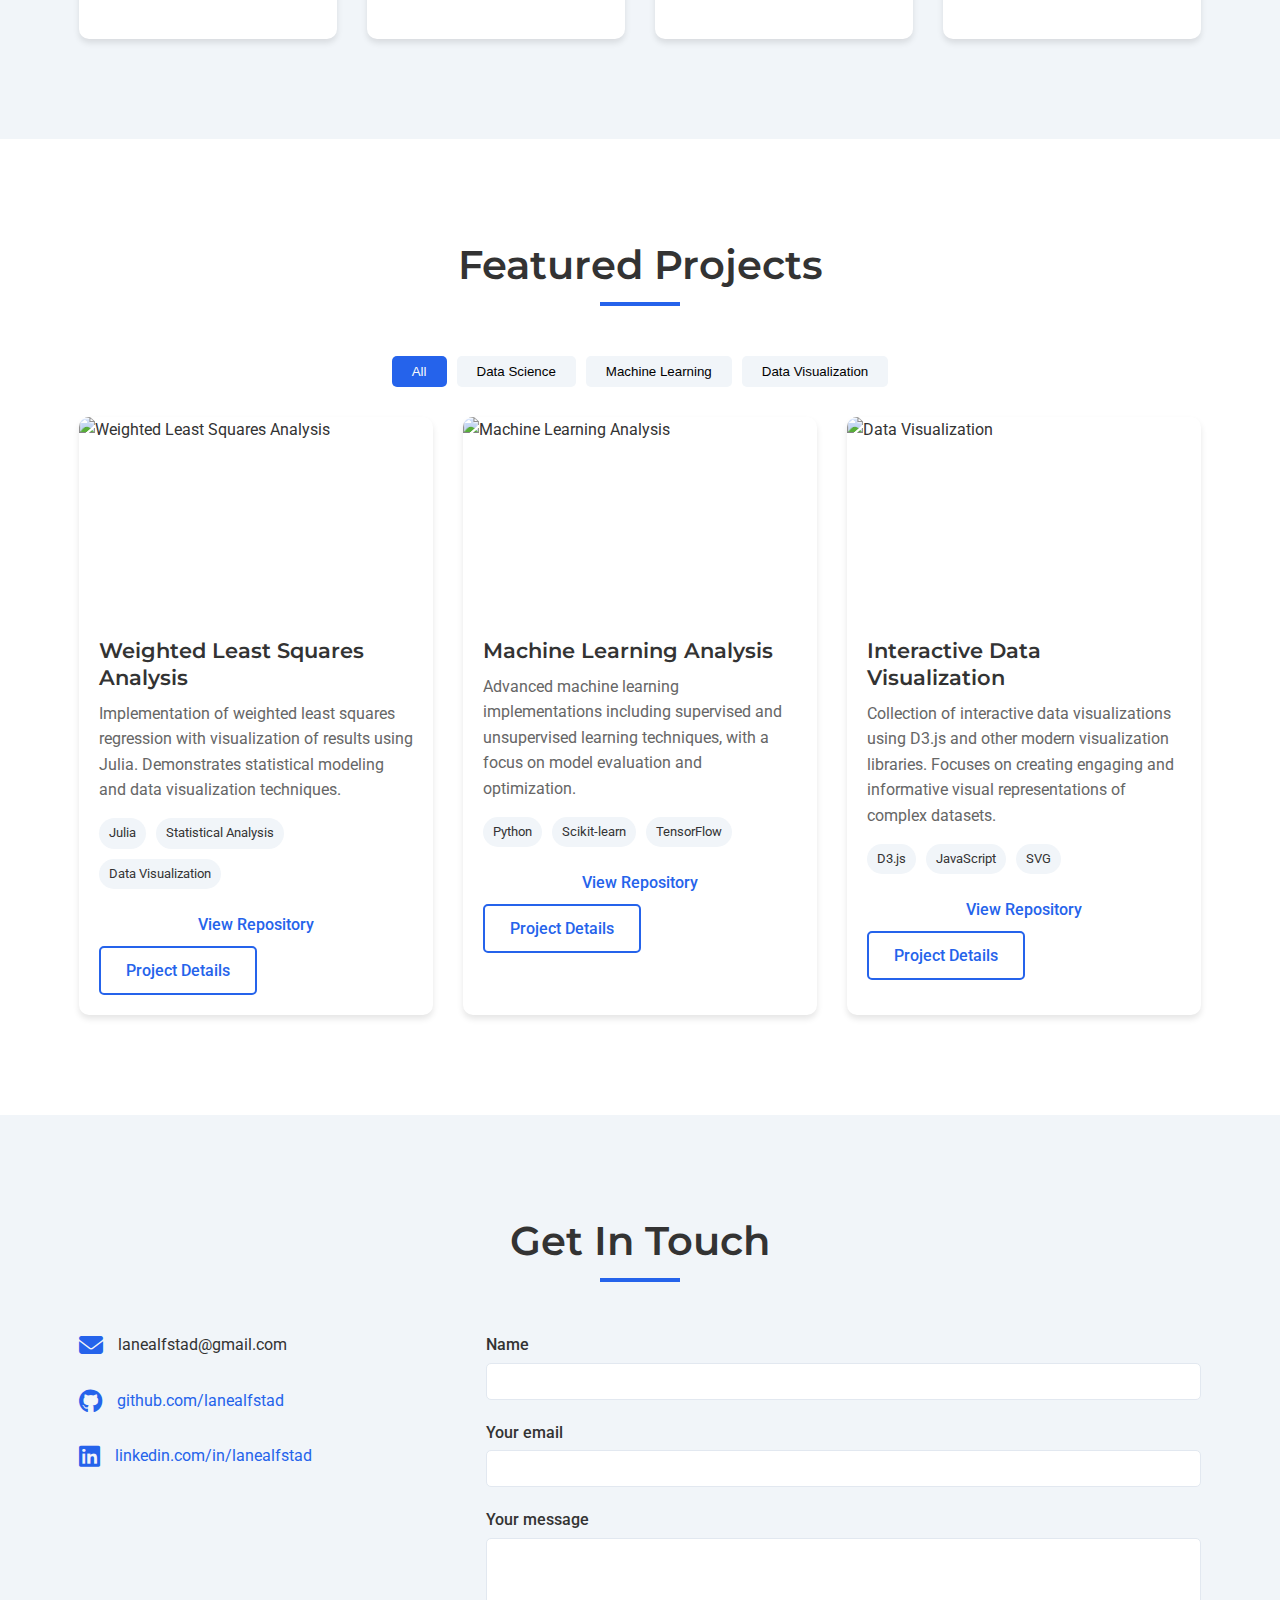
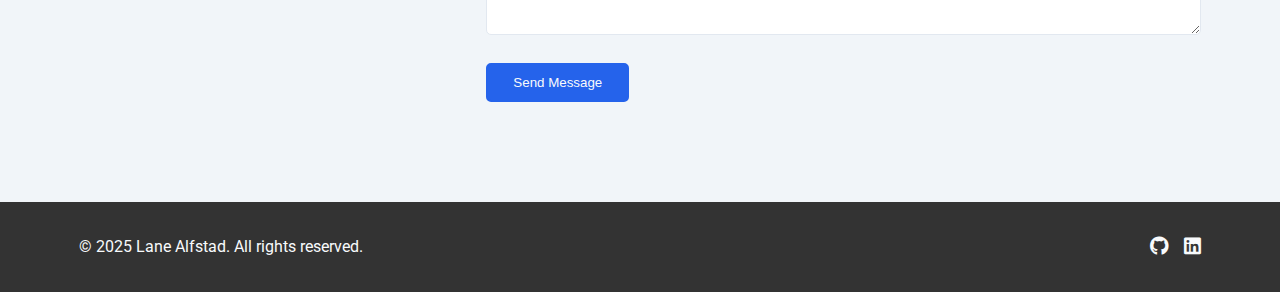
==== commit 1424c444: "added submodules" ====
--- a/index.html
+++ b/index.html
@@ -92,7 +92,7 @@
                 <div class="skill-category">
                     <h3><i class="fas fa-palette"></i> Visualization</h3>
                     <ul>
-                        <li>D3.js</li>
+                        <li>Streamlit</li>
                         <li>Tableau</li>
                         <li>R Shiny</li>
                         <li>Interactive Dashboards</li>
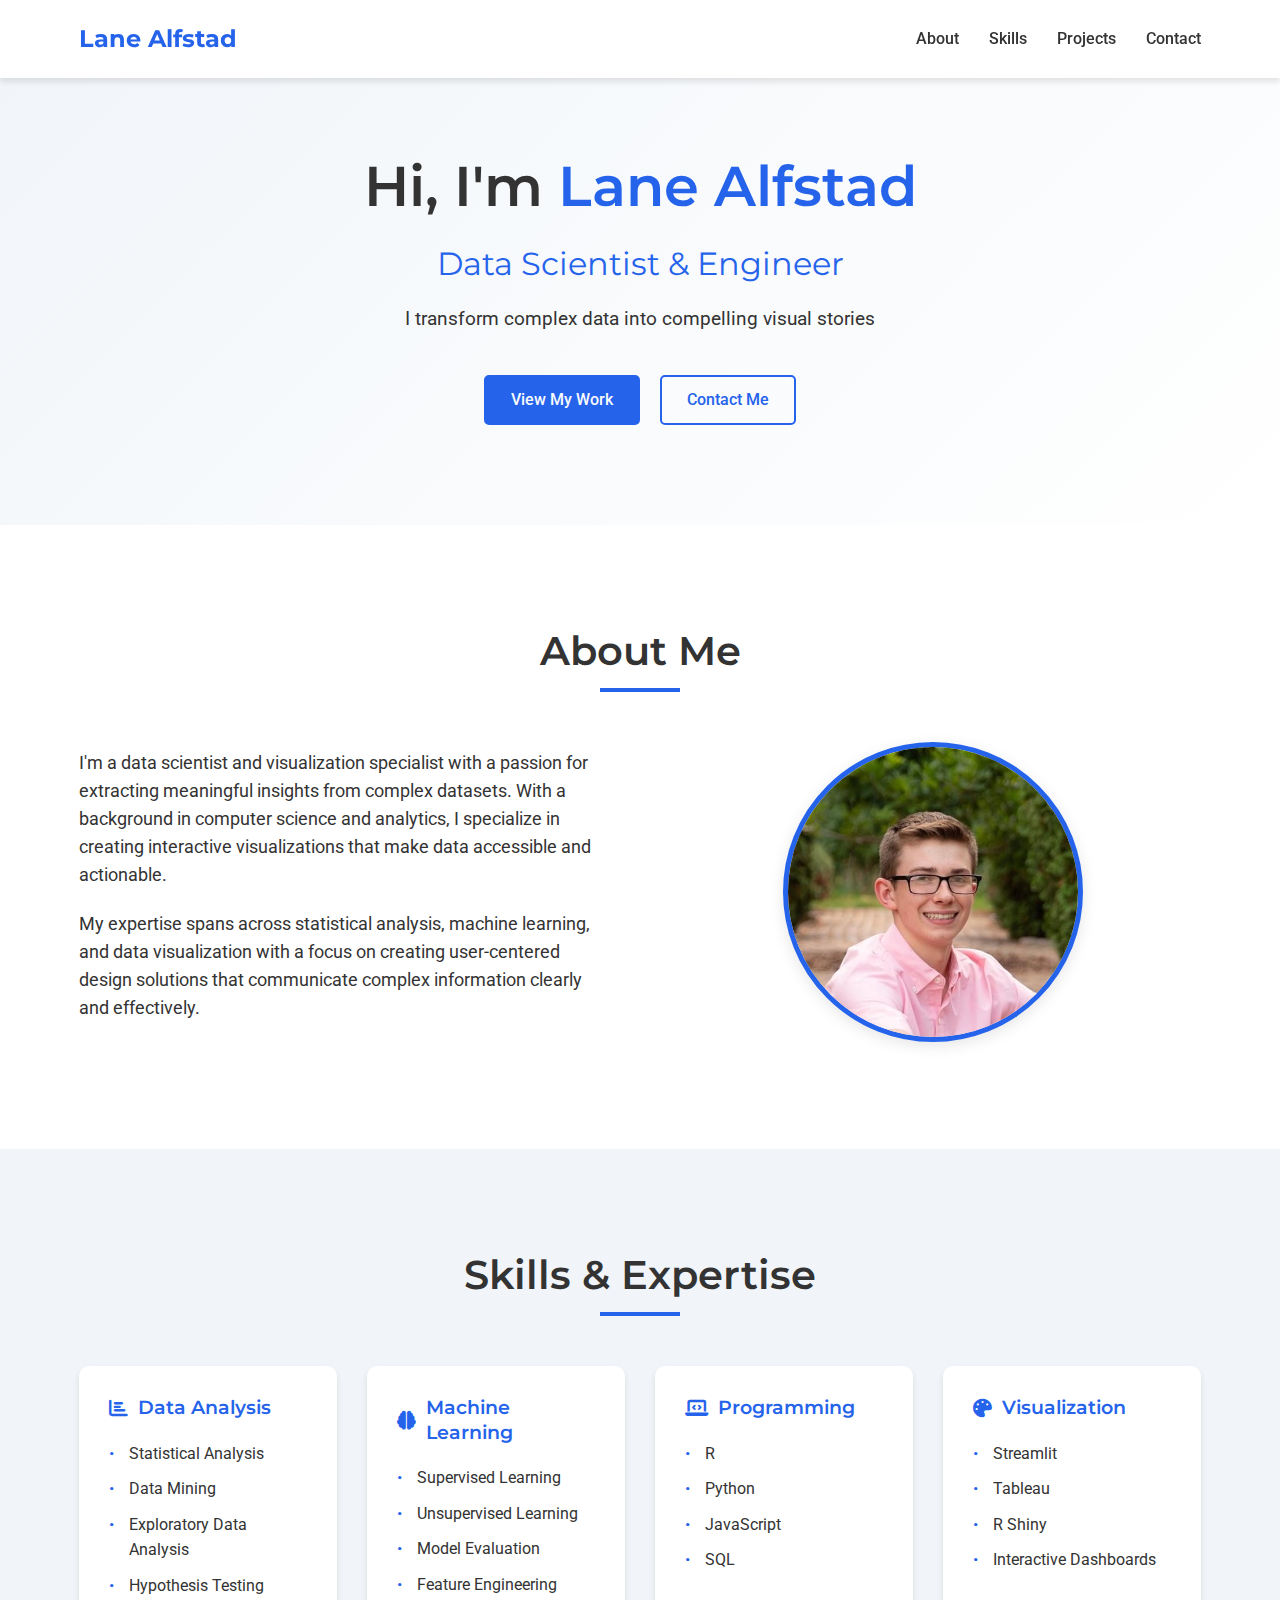
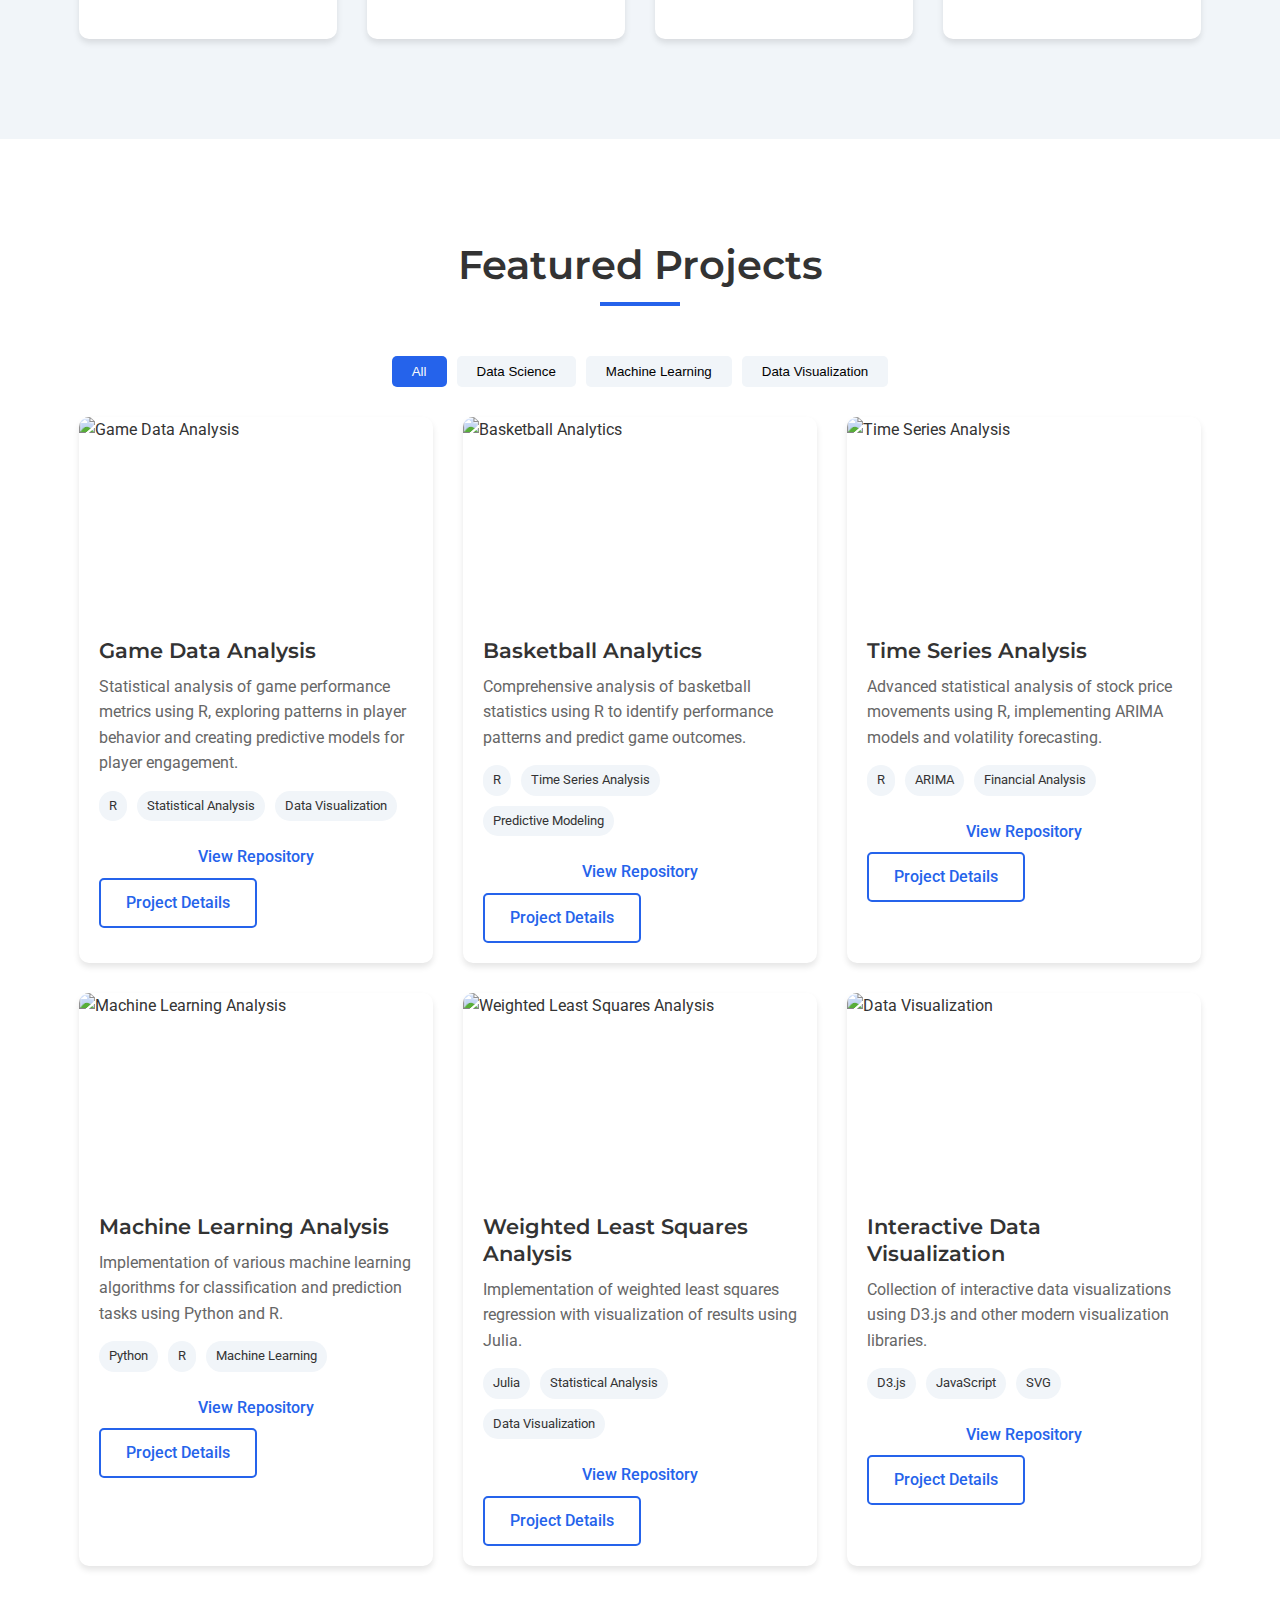
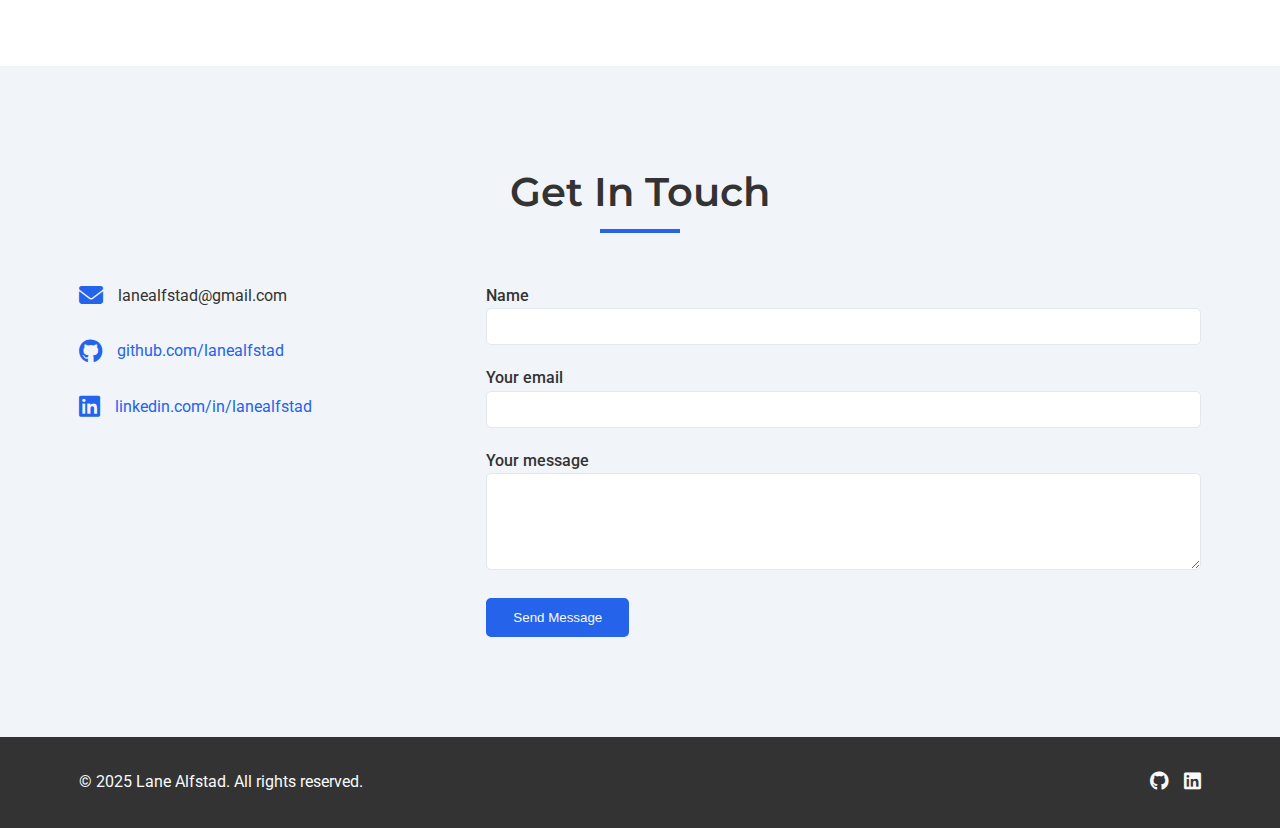
==== commit e4ac2112: "fixed form" ====
--- a/index.html
+++ b/index.html
@@ -112,6 +112,86 @@
                 <button class="filter-btn" data-filter="visualization">Data Visualization</button>
             </div>
             <div class="project-grid">
+                <!-- Game Data Analysis Project -->
+                <div class="project-card" data-category="data-science">
+                    <div class="project-img">
+                        <img src="images/projects/game-analysis.jpg" alt="Game Data Analysis">
+                    </div>
+                    <div class="project-content">
+                        <h3>Game Data Analysis</h3>
+                        <p>Statistical analysis of game performance metrics using R, exploring patterns in player behavior and creating predictive models for player engagement.</p>
+                        <div class="project-tags">
+                            <span>R</span>
+                            <span>Statistical Analysis</span>
+                            <span>Data Visualization</span>
+                        </div>
+                        <div class="project-links">
+                            <a href="https://github.com/lanealfstad/STAT4051/FinalProject" class="btn project-btn" target="_blank">View Repository</a>
+                            <a href="projects/game-data-analysis.html" class="btn secondary-btn">Project Details</a>
+                        </div>
+                    </div>
+                </div>
+
+                <!-- Basketball Analytics Project -->
+                <div class="project-card" data-category="data-science">
+                    <div class="project-img">
+                        <img src="images/projects/basketball-analytics.jpg" alt="Basketball Analytics">
+                    </div>
+                    <div class="project-content">
+                        <h3>Basketball Analytics</h3>
+                        <p>Comprehensive analysis of basketball statistics using R to identify performance patterns and predict game outcomes.</p>
+                        <div class="project-tags">
+                            <span>R</span>
+                            <span>Time Series Analysis</span>
+                            <span>Predictive Modeling</span>
+                        </div>
+                        <div class="project-links">
+                            <a href="https://github.com/lanealfstad/IE5533/Final Project" class="btn project-btn" target="_blank">View Repository</a>
+                            <a href="projects/basketball-analytics.html" class="btn secondary-btn">Project Details</a>
+                        </div>
+                    </div>
+                </div>
+
+                <!-- Time Series Analysis Project -->
+                <div class="project-card" data-category="data-science">
+                    <div class="project-img">
+                        <img src="images/projects/time-series.jpg" alt="Time Series Analysis">
+                    </div>
+                    <div class="project-content">
+                        <h3>Time Series Analysis</h3>
+                        <p>Advanced statistical analysis of stock price movements using R, implementing ARIMA models and volatility forecasting.</p>
+                        <div class="project-tags">
+                            <span>R</span>
+                            <span>ARIMA</span>
+                            <span>Financial Analysis</span>
+                        </div>
+                        <div class="project-links">
+                            <a href="https://github.com/lanealfstad/STAT4051/HW5" class="btn project-btn" target="_blank">View Repository</a>
+                            <a href="projects/stat4051.html" class="btn secondary-btn">Project Details</a>
+                        </div>
+                    </div>
+                </div>
+
+                <!-- Machine Learning Project -->
+                <div class="project-card" data-category="machine-learning">
+                    <div class="project-img">
+                        <img src="images/projects/machine-learning.jpg" alt="Machine Learning Analysis">
+                    </div>
+                    <div class="project-content">
+                        <h3>Machine Learning Analysis</h3>
+                        <p>Implementation of various machine learning algorithms for classification and prediction tasks using Python and R.</p>
+                        <div class="project-tags">
+                            <span>Python</span>
+                            <span>R</span>
+                            <span>Machine Learning</span>
+                        </div>
+                        <div class="project-links">
+                            <a href="https://github.com/lanealfstad/CSCI5523/final_project" class="btn project-btn" target="_blank">View Repository</a>
+                            <a href="projects/machine-learning.html" class="btn secondary-btn">Project Details</a>
+                        </div>
+                    </div>
+                </div>
+
                 <!-- Weighted Least Squares Project -->
                 <div class="project-card" data-category="data-science">
                     <div class="project-img">
@@ -119,7 +199,7 @@
                     </div>
                     <div class="project-content">
                         <h3>Weighted Least Squares Analysis</h3>
-                        <p>Implementation of weighted least squares regression with visualization of results using Julia. Demonstrates statistical modeling and data visualization techniques.</p>
+                        <p>Implementation of weighted least squares regression with visualization of results using Julia.</p>
                         <div class="project-tags">
                             <span>Julia</span>
                             <span>Statistical Analysis</span>
@@ -132,26 +212,6 @@
                     </div>
                 </div>
 
-                <!-- Machine Learning Project -->
-                <div class="project-card" data-category="machine-learning">
-                    <div class="project-img">
-                        <img src="images/projects/machine-learning.jpg" alt="Machine Learning Analysis">
-                    </div>
-                    <div class="project-content">
-                        <h3>Machine Learning Analysis</h3>
-                        <p>Advanced machine learning implementations including supervised and unsupervised learning techniques, with a focus on model evaluation and optimization.</p>
-                        <div class="project-tags">
-                            <span>Python</span>
-                            <span>Scikit-learn</span>
-                            <span>TensorFlow</span>
-                        </div>
-                        <div class="project-links">
-                            <a href="https://github.com/lanealfstad/machine-learning" class="btn project-btn" target="_blank">View Repository</a>
-                            <a href="projects/machine-learning.html" class="btn secondary-btn">Project Details</a>
-                        </div>
-                    </div>
-                </div>
-
                 <!-- Data Visualization Project -->
                 <div class="project-card" data-category="visualization">
                     <div class="project-img">
@@ -159,7 +219,7 @@
                     </div>
                     <div class="project-content">
                         <h3>Interactive Data Visualization</h3>
-                        <p>Collection of interactive data visualizations using D3.js and other modern visualization libraries. Focuses on creating engaging and informative visual representations of complex datasets.</p>
+                        <p>Collection of interactive data visualizations using D3.js and other modern visualization libraries.</p>
                         <div class="project-tags">
                             <span>D3.js</span>
                             <span>JavaScript</span>
@@ -195,16 +255,19 @@
                 </div>
                 <form id="contact-form" action="https://formspree.io/f/xvgzeyla" method="POST">
                     <div class="form-group">
-                        <label for="name">Name</label>
-                        <input type="text" id="name" name="name" required>
+                        <label for="name">Name
+                            <input type="text" id="name" name="name" required>
+                        </label>
                     </div>
                     <div class="form-group">
-                        <label for="email">Your email</label>
-                        <input type="email" id="email" name="email" required>
+                        <label for="email">Your email
+                            <input type="email" id="email" name="email" required>
+                        </label>
                     </div>
                     <div class="form-group">
-                        <label for="message">Your message</label>
-                        <textarea id="message" name="message" rows="5" required></textarea>
+                        <label for="message">Your message
+                            <textarea id="message" name="message" rows="5" required></textarea>
+                        </label>
                     </div>
                     <button type="submit" class="btn primary-btn">Send Message</button>
                 </form>
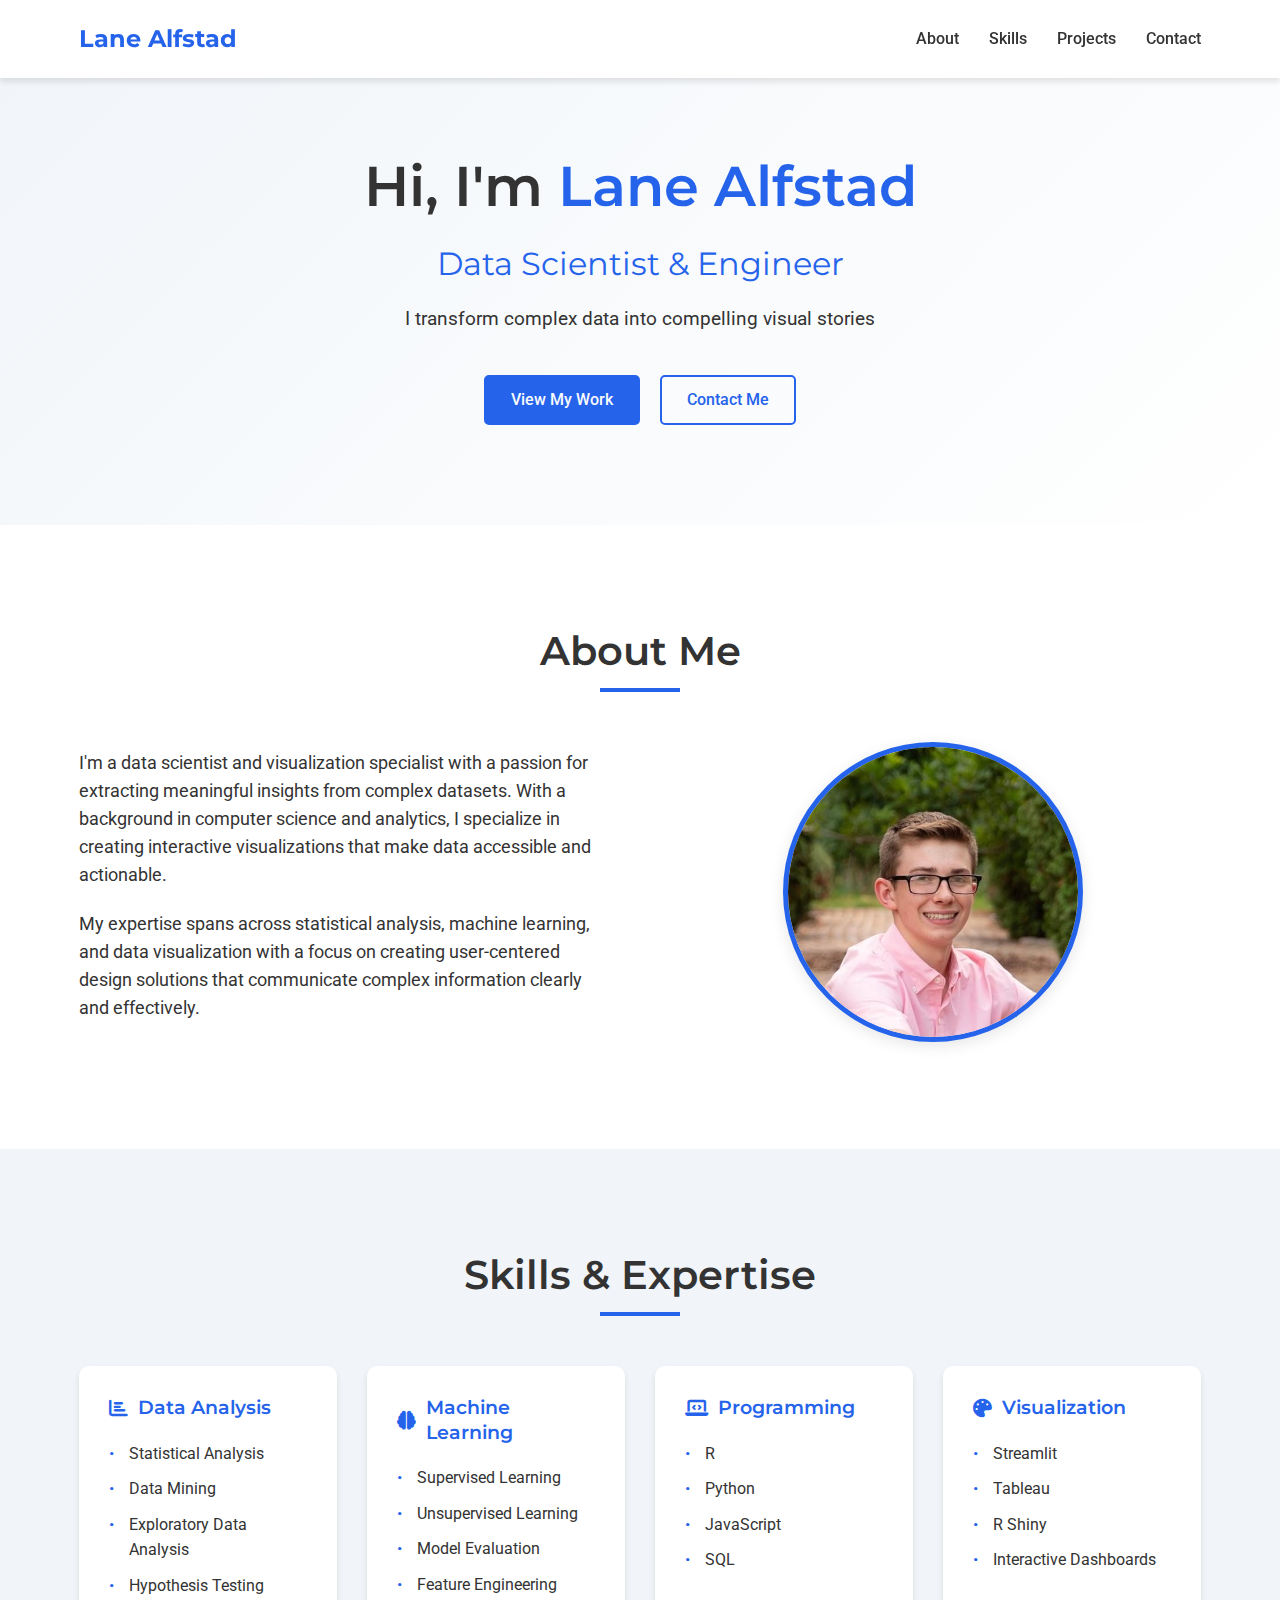
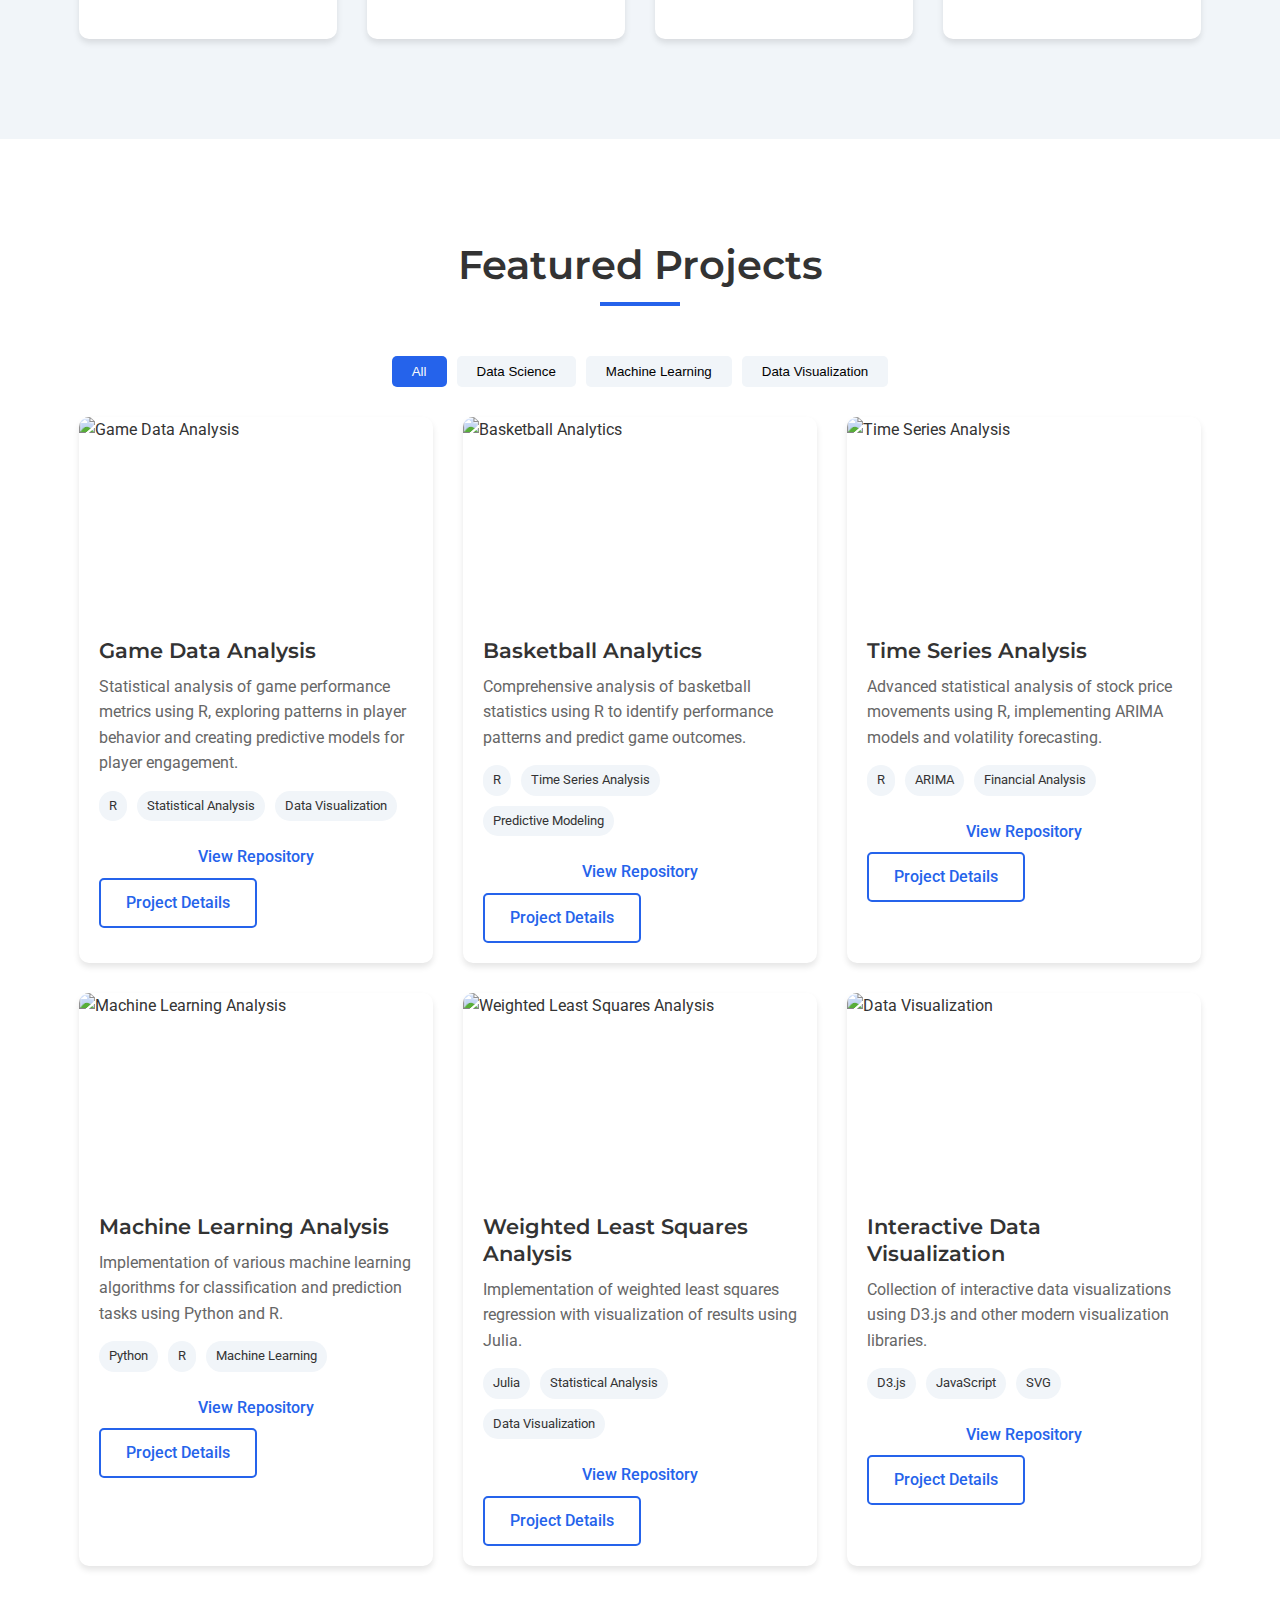
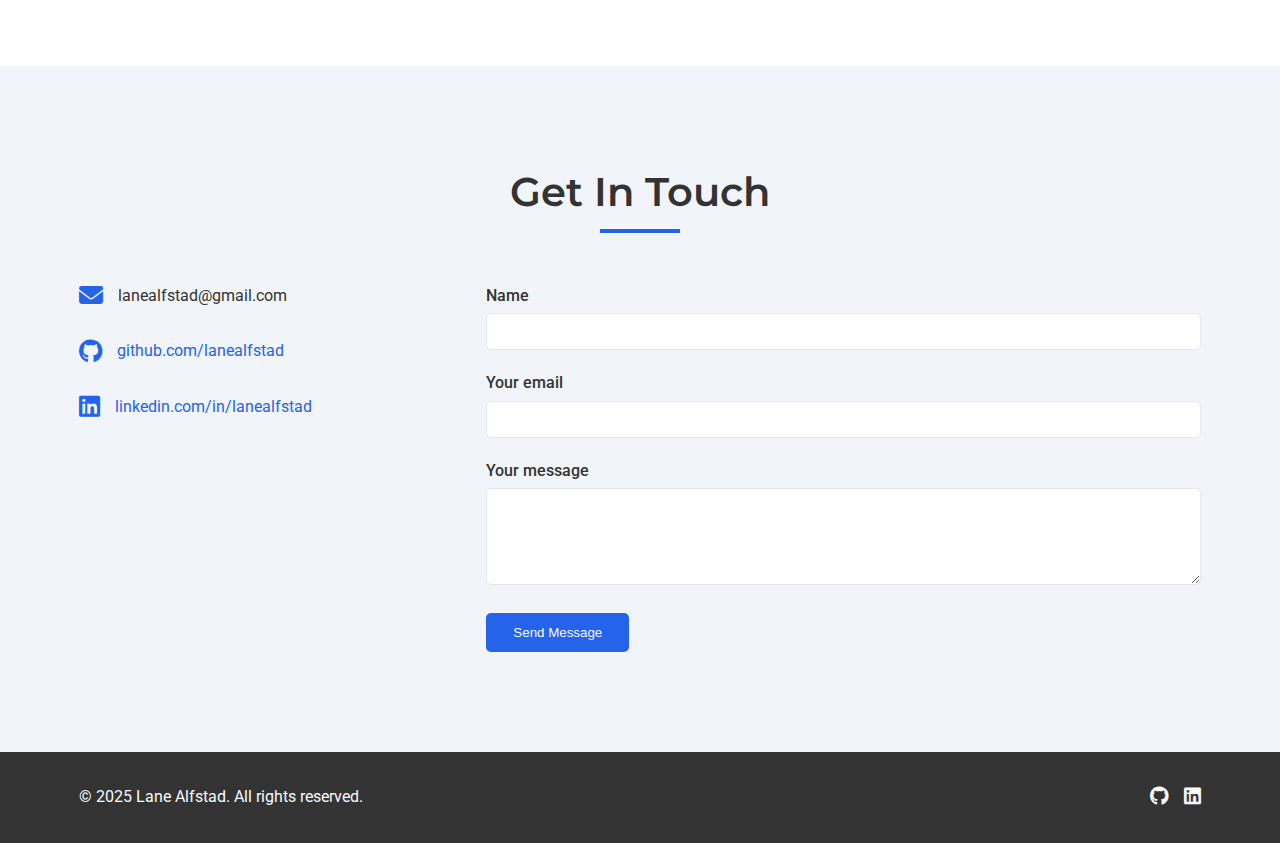
==== commit 0eff2e56: "I think i actually fixed form" ====
--- a/index.html
+++ b/index.html
@@ -255,20 +255,19 @@
                 </div>
                 <form id="contact-form" action="https://formspree.io/f/xvgzeyla" method="POST">
                     <div class="form-group">
-                        <label for="name">Name
-                            <input type="text" id="name" name="name" required>
-                        </label>
+                        <label for="name">Name</label>
+                        <input type="text" id="name" name="name" required>
                     </div>
                     <div class="form-group">
-                        <label for="email">Your email
-                            <input type="email" id="email" name="email" required>
-                        </label>
+                        <label for="email">Your email</label>
+                        <input type="email" id="email" name="_replyto" required>
                     </div>
                     <div class="form-group">
-                        <label for="message">Your message
-                            <textarea id="message" name="message" rows="5" required></textarea>
-                        </label>
-                    </div>
+                        <label for="message">Your message</label>
+                        <textarea id="message" name="message" rows="5" required></textarea>
+                    </div>
+                    <input type="hidden" name="_subject" value="New Portfolio Contact Form Submission">
+                    <input type="text" name="_gotcha" style="display:none">
                     <button type="submit" class="btn primary-btn">Send Message</button>
                 </form>
             </div>
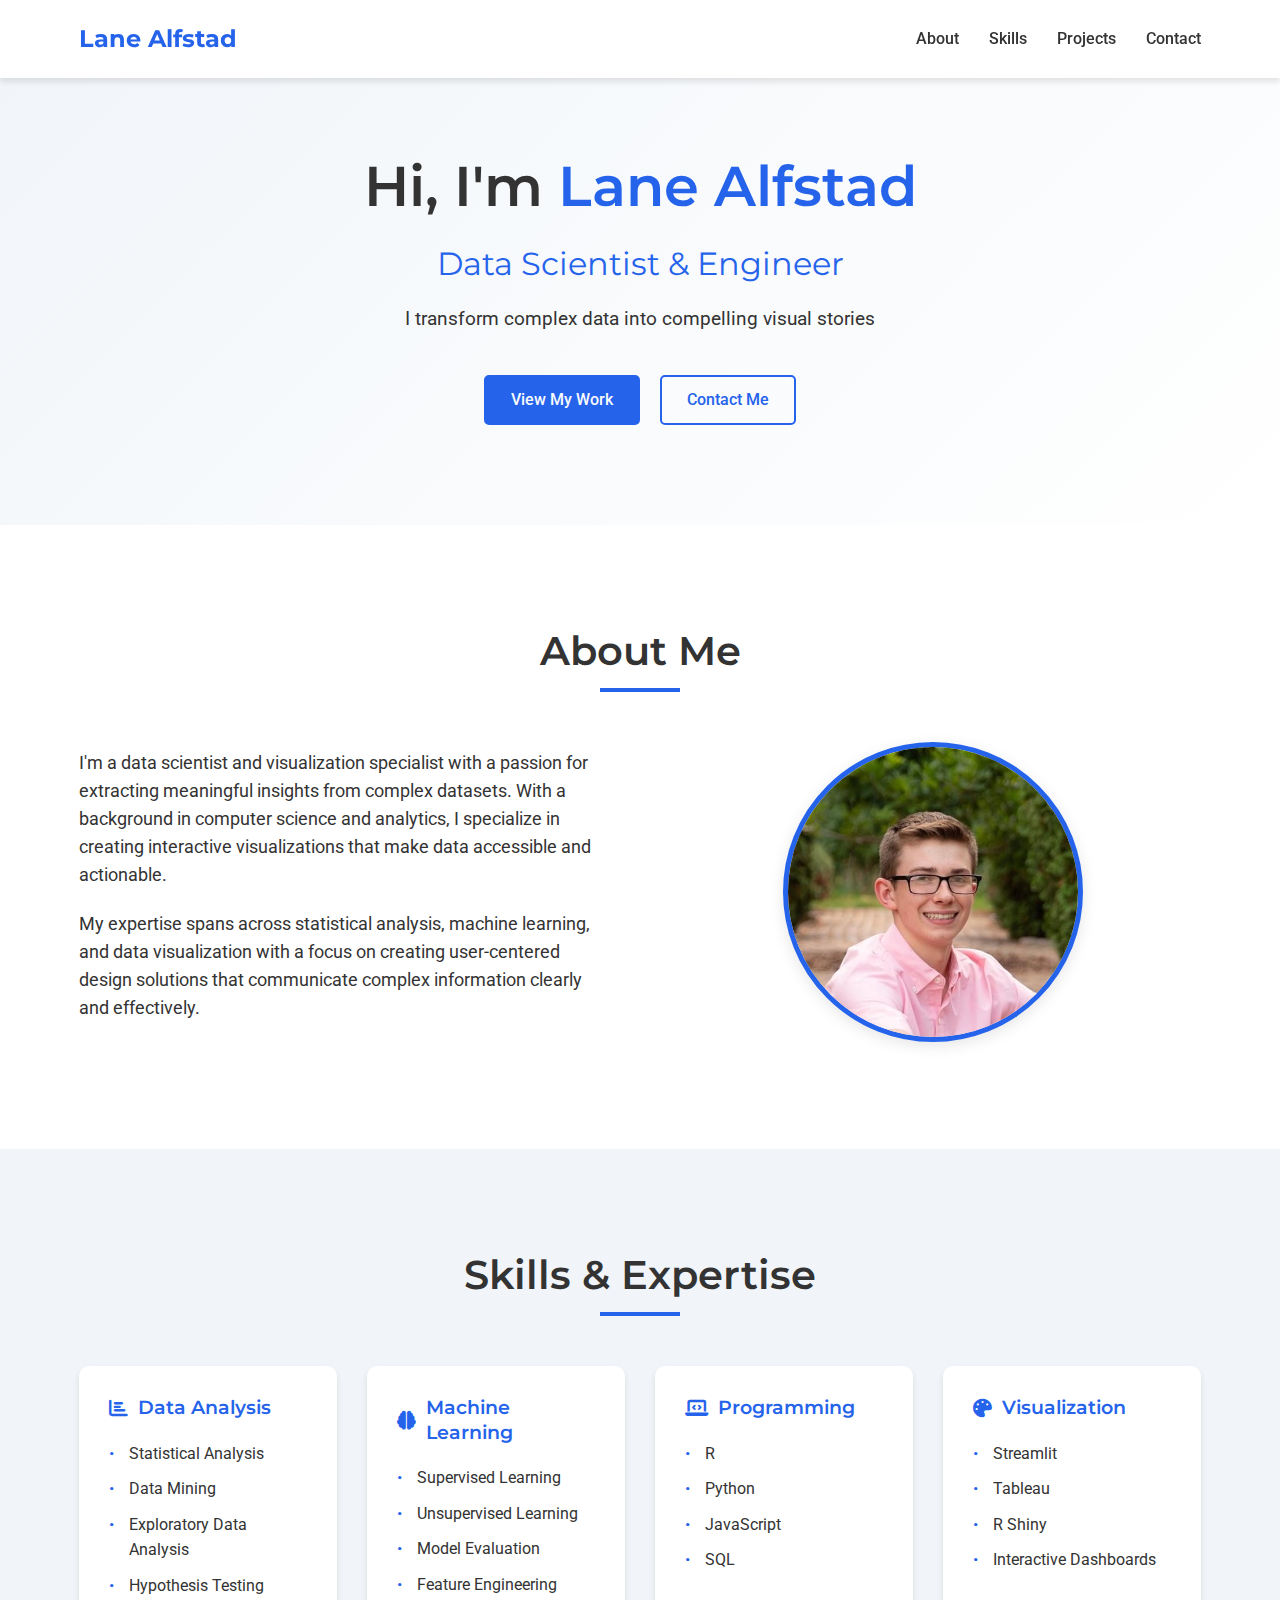
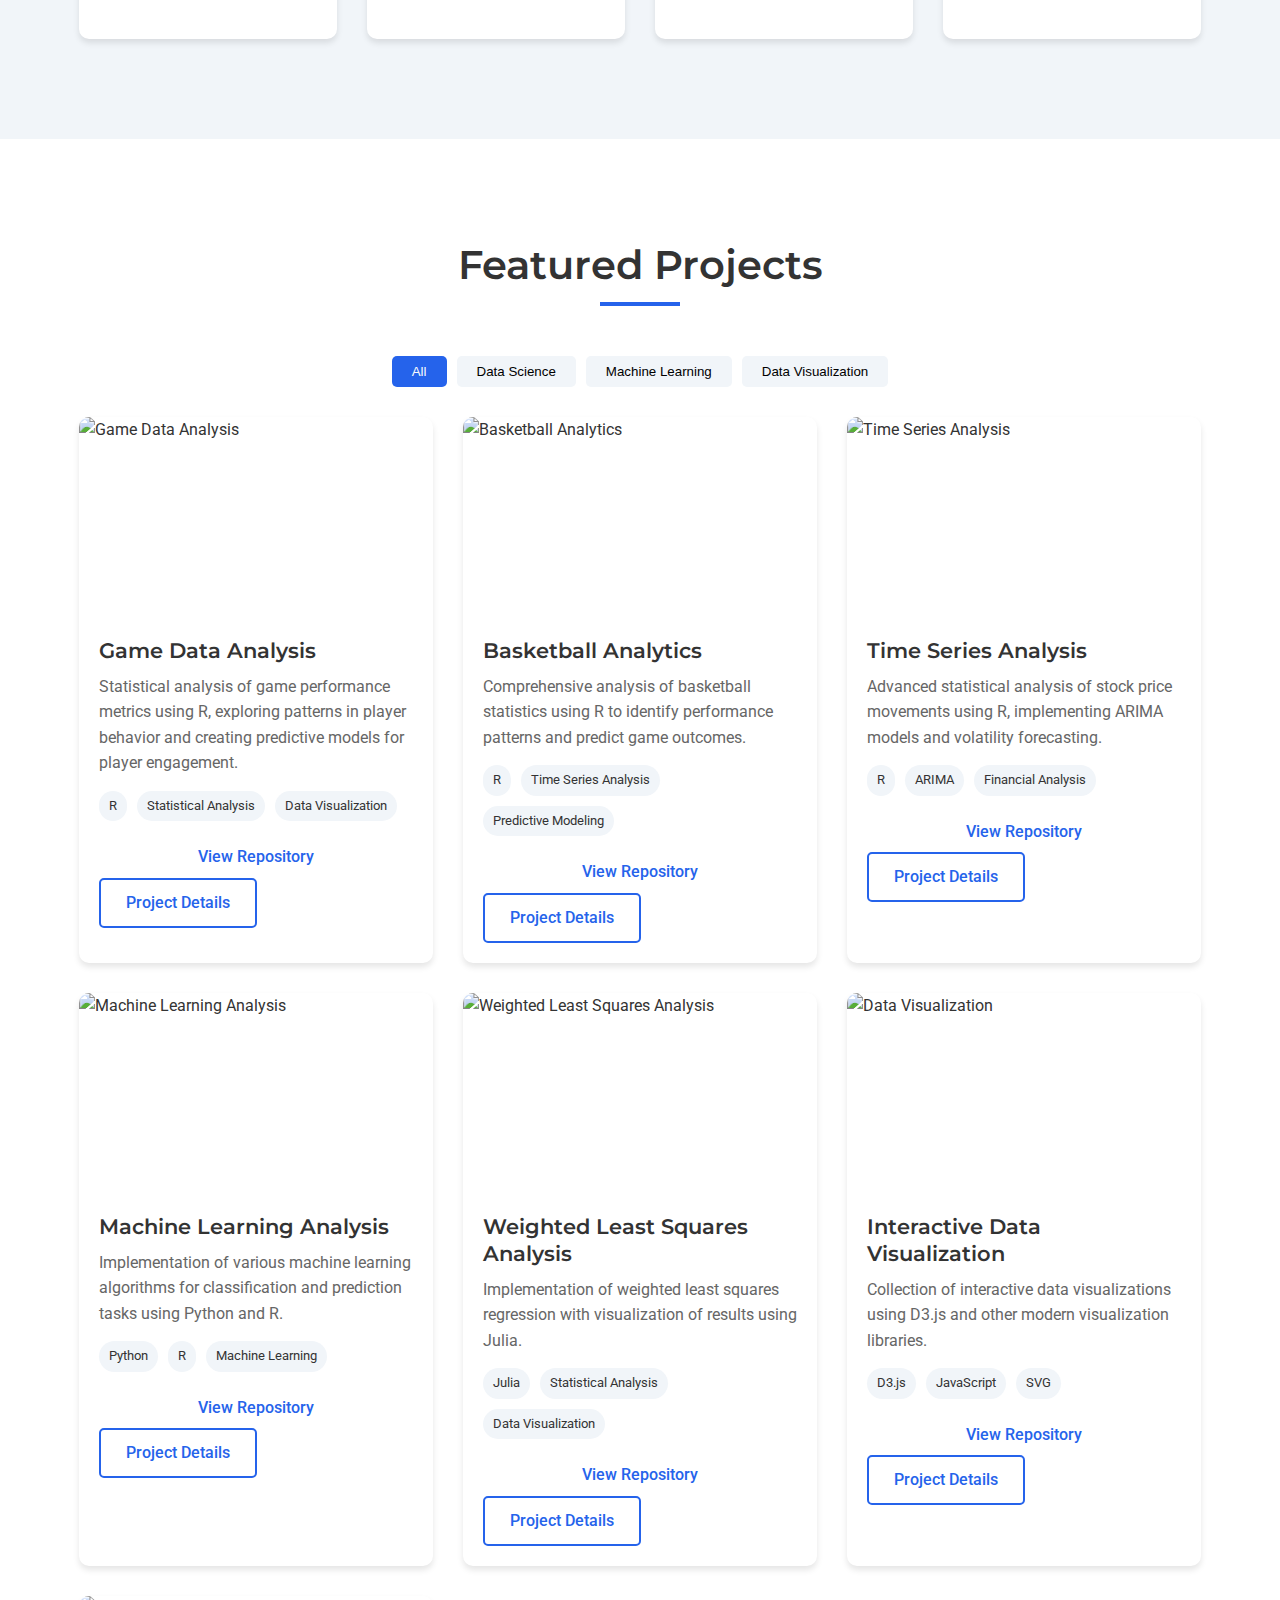
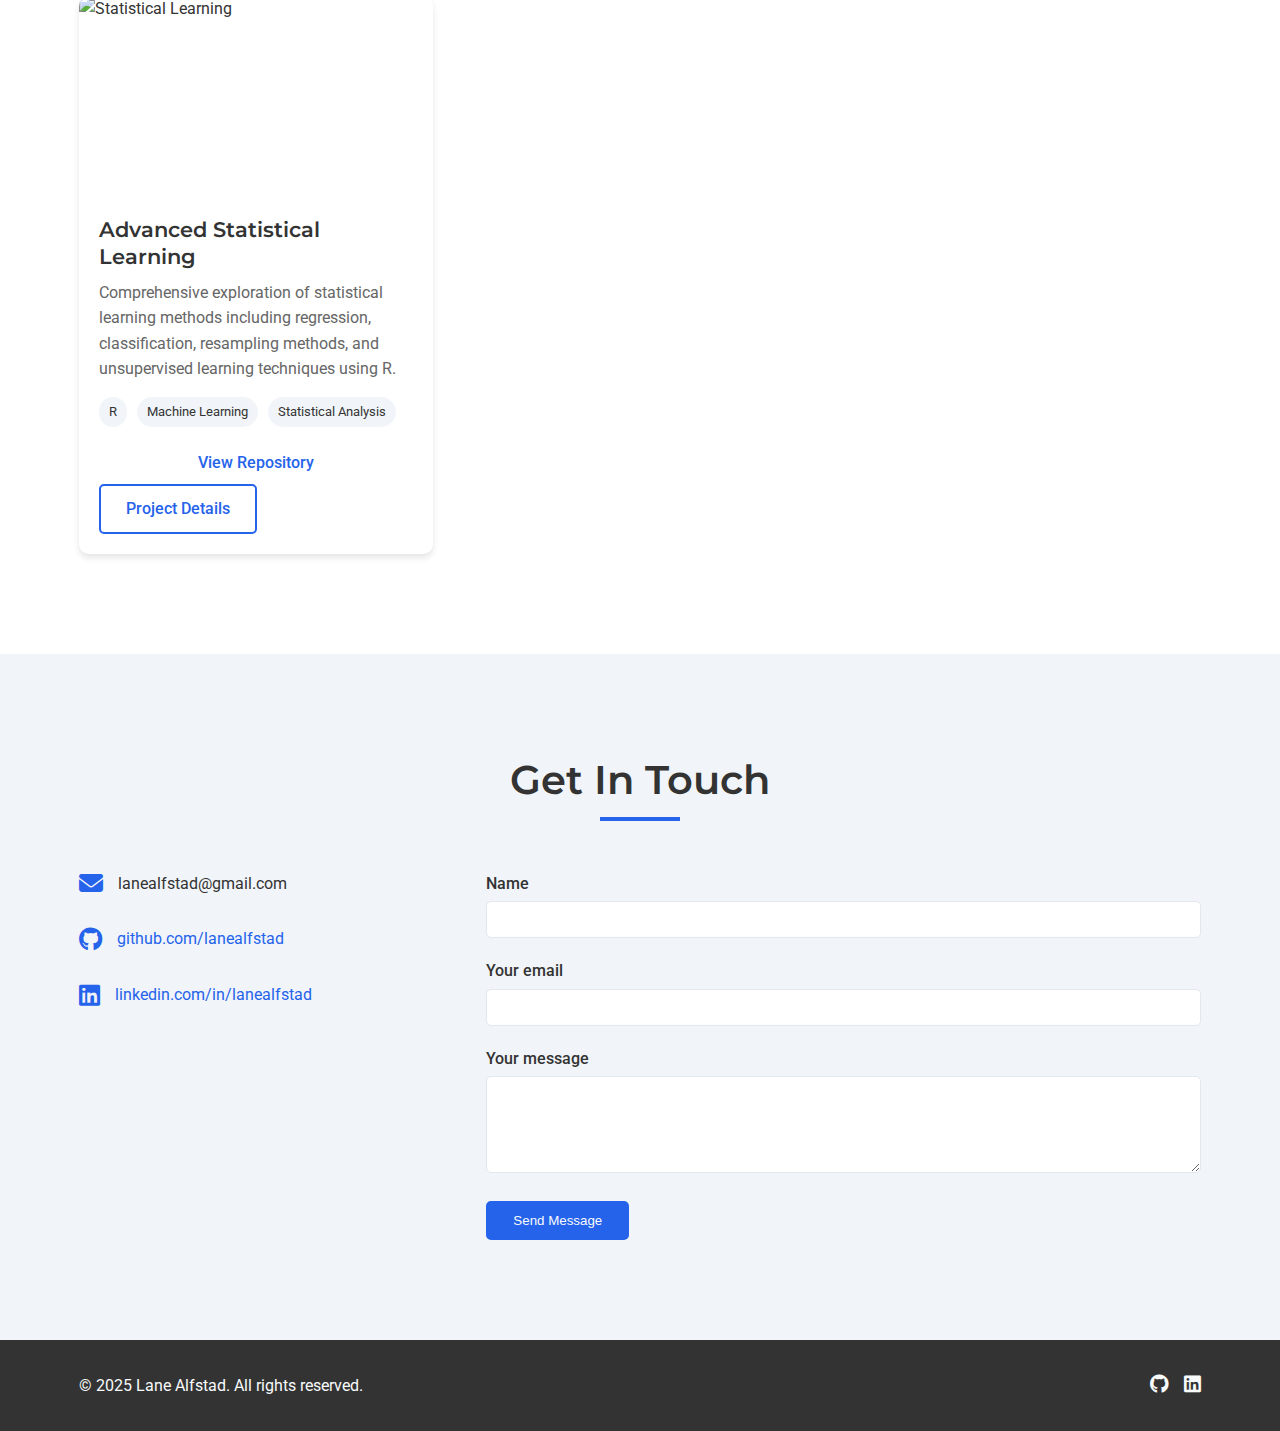
==== commit dfd1949b: "added ie5533 projects" ====
--- a/index.html
+++ b/index.html
@@ -147,7 +147,7 @@
                         </div>
                         <div class="project-links">
                             <a href="https://github.com/lanealfstad/IE5533/Final Project" class="btn project-btn" target="_blank">View Repository</a>
-                            <a href="projects/basketball-analytics.html" class="btn secondary-btn">Project Details</a>
+                            <a href="projects/ie5533.html" class="btn secondary-btn">Project Details</a>
                         </div>
                     </div>
                 </div>
@@ -187,7 +187,7 @@
                         </div>
                         <div class="project-links">
                             <a href="https://github.com/lanealfstad/CSCI5523/final_project" class="btn project-btn" target="_blank">View Repository</a>
-                            <a href="projects/machine-learning.html" class="btn secondary-btn">Project Details</a>
+                            <a href="projects/csci5523.html" class="btn secondary-btn">Project Details</a>
                         </div>
                     </div>
                 </div>
@@ -207,7 +207,7 @@
                         </div>
                         <div class="project-links">
                             <a href="https://github.com/lanealfstad/IE3013" class="btn project-btn" target="_blank">View Repository</a>
-                            <a href="projects/weighted-least-squares.html" class="btn secondary-btn">Project Details</a>
+                            <a href="projects/ie3013.html" class="btn secondary-btn">Project Details</a>
                         </div>
                     </div>
                 </div>
@@ -228,6 +228,26 @@
                         <div class="project-links">
                             <a href="https://github.com/lanealfstad/data-visualization" class="btn project-btn" target="_blank">View Repository</a>
                             <a href="projects/data-visualization.html" class="btn secondary-btn">Project Details</a>
+                        </div>
+                    </div>
+                </div>
+
+                <!-- Statistical Learning Project -->
+                <div class="project-card" data-category="data-science">
+                    <div class="project-img">
+                        <img src="images/projects/statistical-learning.jpg" alt="Statistical Learning">
+                    </div>
+                    <div class="project-content">
+                        <h3>Advanced Statistical Learning</h3>
+                        <p>Comprehensive exploration of statistical learning methods including regression, classification, resampling methods, and unsupervised learning techniques using R.</p>
+                        <div class="project-tags">
+                            <span>R</span>
+                            <span>Machine Learning</span>
+                            <span>Statistical Analysis</span>
+                        </div>
+                        <div class="project-links">
+                            <a href="https://github.com/lanealfstad/IE5533" class="btn project-btn" target="_blank">View Repository</a>
+                            <a href="projects/ie5533.html" class="btn secondary-btn">Project Details</a>
                         </div>
                     </div>
                 </div>
